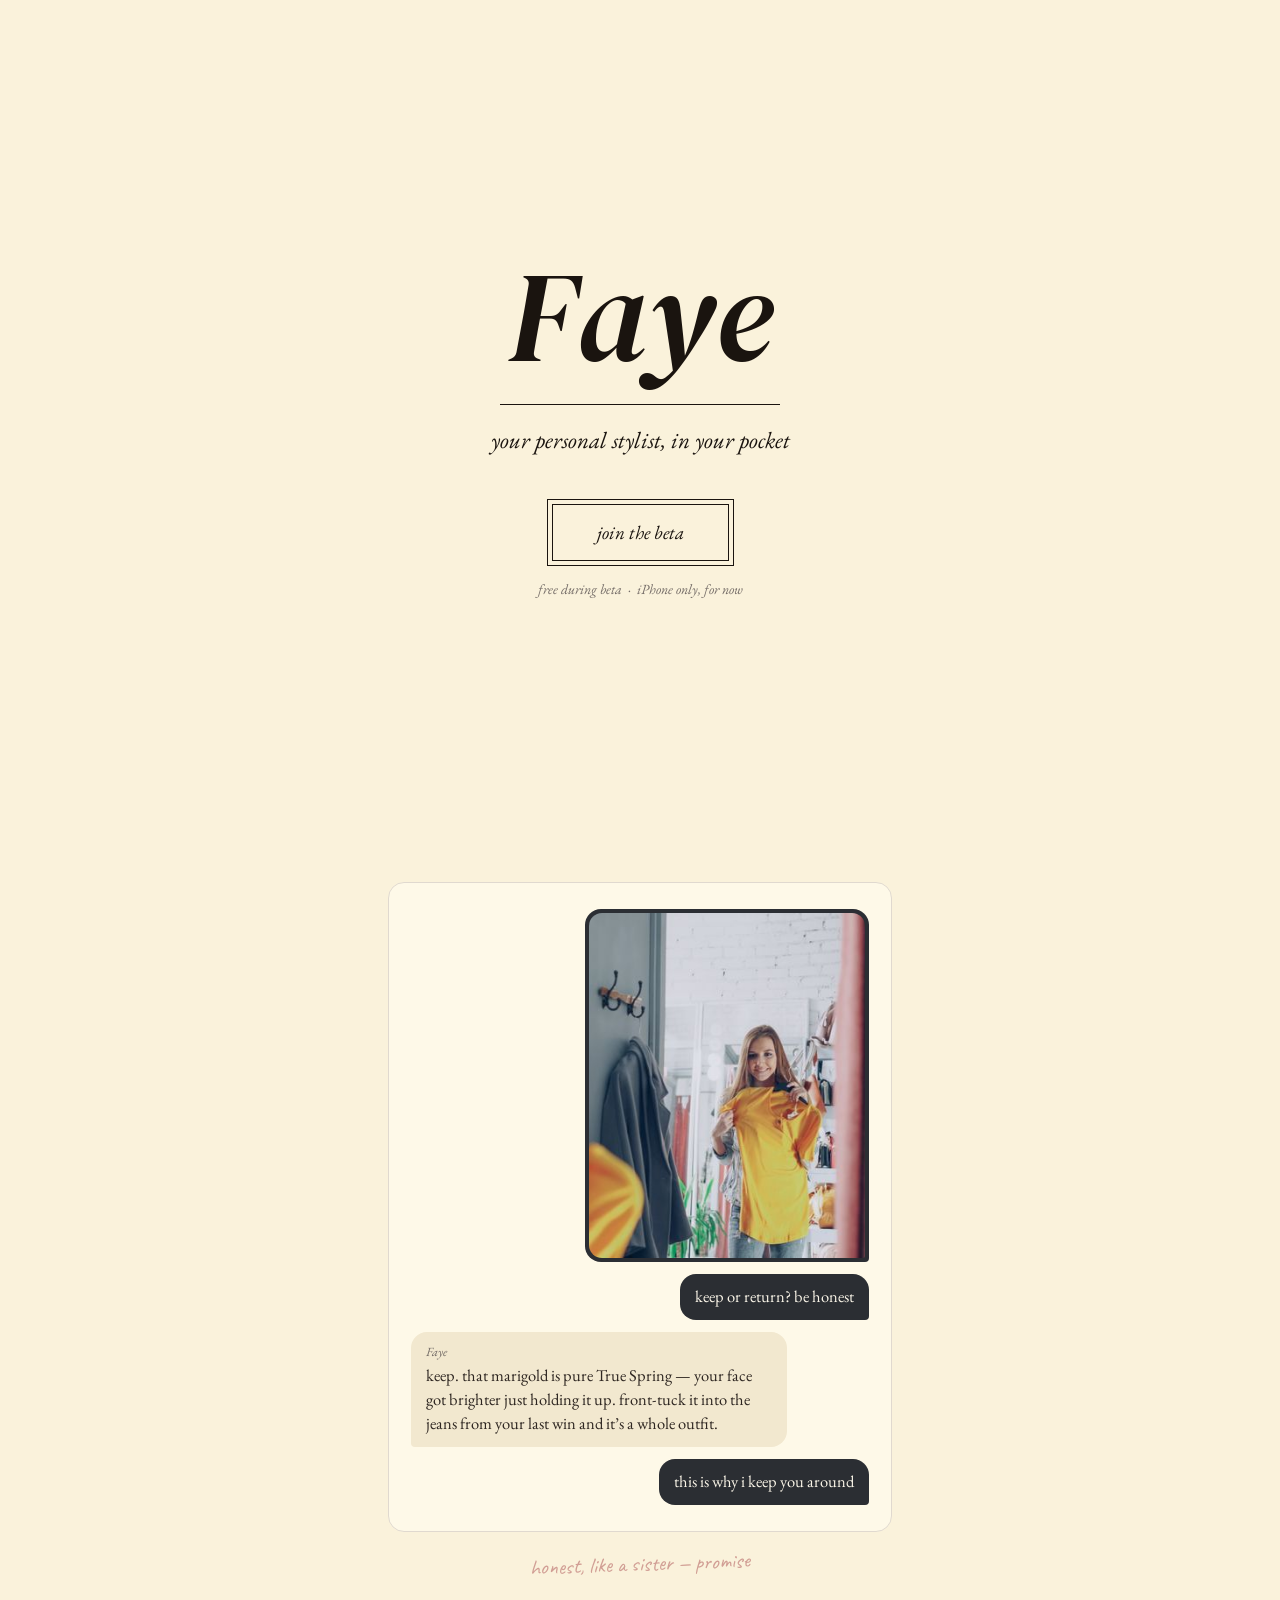
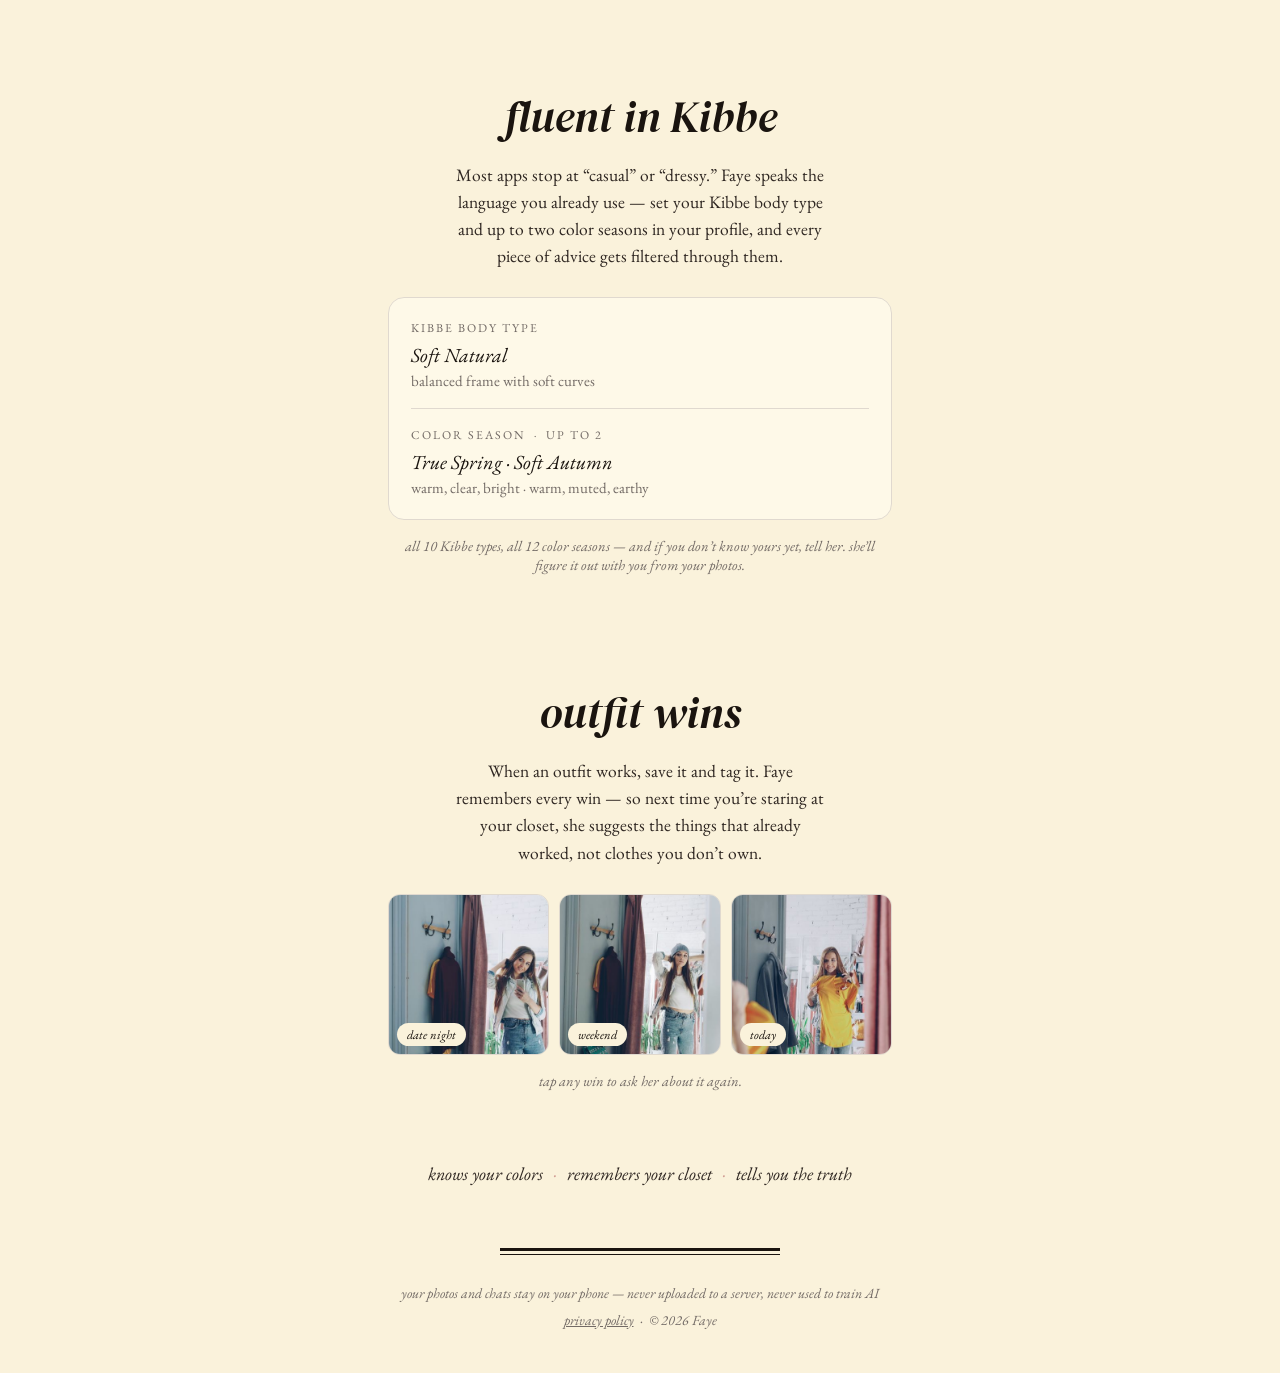
==== index.html @ 1c9d75a2 "Add privacy policy page, linked from the footer Required for external TestFlight. Written from how t" ====
<!DOCTYPE html>
<html lang="en">
<head>
<meta charset="UTF-8">
<meta name="viewport" content="width=device-width, initial-scale=1.0">
<title>Faye — your personal stylist, in your pocket</title>
<meta name="description" content="Send Faye an outfit photo and get honest, specific advice — like texting your stylish friend. Now in beta on iPhone.">

<!-- BETA LINK — swap for the TestFlight public link when it's live -->
<!-- e.g. https://testflight.apple.com/join/XXXXXXXX -->

<!-- Photos: Pexels (free license, no attribution required)
     marigold.jpg / win-beanie.jpg / win-denim.jpg — pexels.com photos 36730408, 36730419, 36730424 -->

<meta property="og:title" content="Faye — your personal stylist, in your pocket">
<meta property="og:description" content="Honest, specific outfit advice, like texting your stylish friend. Now in beta on iPhone.">
<meta property="og:image" content="https://hunterleeves.github.io/faye-site/icon.png">
<meta property="og:type" content="website">

<link rel="icon" type="image/png" href="icon.png">
<link rel="apple-touch-icon" href="icon.png">

<link rel="preconnect" href="https://fonts.googleapis.com">
<link rel="preconnect" href="https://fonts.gstatic.com" crossorigin>
<link href="https://fonts.googleapis.com/css2?family=DM+Serif+Display:ital@0;1&family=EB+Garamond:ital@0;1&family=Caveat&display=swap" rel="stylesheet">

<style>
  :root {
    --cream:    #FAF2DB;  /* Theme.background */
    --card:     #F2E8CF;  /* Theme.cardBackground */
    --sheet:    #FEF9E8;  /* Theme.chatSurface */
    --ink:      #1A140F;  /* Theme.accent */
    --bubble:   #2B2E33;  /* Theme.userBubble */
    --bubble-text: #FAF5E8; /* Theme.userBubbleText */
    --rose:     #D19E94;  /* Theme.accentWarm */
    --text:     #2E2621;  /* Theme.textPrimary */
    --muted:    #736B66;  /* Theme.textSecondary */
    --hairline: #E0D9CF;  /* Theme.divider */
  }

  * { margin: 0; padding: 0; box-sizing: border-box; }

  html { scroll-behavior: smooth; }

  body {
    background: var(--cream);
    color: var(--text);
    font-family: "EB Garamond", Georgia, serif;
    -webkit-font-smoothing: antialiased;
    min-height: 100svh;
    display: flex;
    flex-direction: column;
    align-items: center;
  }

  main {
    width: 100%;
    max-width: 560px;
    padding: 0 28px;
    display: flex;
    flex-direction: column;
    align-items: center;
    text-align: center;
  }

  /* ---------- logo reveal ---------- */

  .hero {
    min-height: 88svh;
    display: flex;
    flex-direction: column;
    align-items: center;
    justify-content: center;
    padding-top: 6svh;
  }

  .wordmark {
    font-family: "DM Serif Display", Georgia, serif;
    font-style: italic;
    font-weight: 400;
    font-size: clamp(72px, 18vw, 128px);
    line-height: 1.05;
    color: var(--ink);
    display: flex;
  }

  .wordmark span {
    display: inline-block;
    opacity: 0;
    transform: translateY(0.35em);
    animation: rise 0.9s cubic-bezier(0.19, 1, 0.22, 1) forwards;
  }
  .wordmark span:nth-child(1) { animation-delay: 0.15s; }
  .wordmark span:nth-child(2) { animation-delay: 0.27s; }
  .wordmark span:nth-child(3) { animation-delay: 0.39s; }
  .wordmark span:nth-child(4) { animation-delay: 0.51s; }

  @keyframes rise {
    to { opacity: 1; transform: translateY(0); }
  }

  .rule {
    width: min(280px, 60vw);
    height: 0.75px;
    background: var(--ink);
    margin: 22px 0 20px;
    transform: scaleX(0);
    animation: draw 0.8s cubic-bezier(0.19, 1, 0.22, 1) 0.85s forwards;
  }

  @keyframes draw {
    to { transform: scaleX(1); }
  }

  .tagline {
    font-style: italic;
    font-size: clamp(19px, 4.5vw, 23px);
    color: var(--ink);
    opacity: 0;
    animation: fade 0.9s ease 1.25s forwards;
  }

  @keyframes fade {
    to { opacity: 1; }
  }

  .after-reveal {
    opacity: 0;
    animation: rise 0.9s cubic-bezier(0.19, 1, 0.22, 1) 1.7s forwards;
  }

  @media (prefers-reduced-motion: reduce) {
    .wordmark span, .rule, .tagline, .after-reveal {
      animation: none;
      opacity: 1;
      transform: none;
    }
  }

  /* ---------- beta button (double-bordered, like the app) ---------- */

  .beta {
    display: inline-block;
    margin-top: 44px;
    border: 0.75px solid var(--ink);
    padding: 4px;
    text-decoration: none;
  }

  .beta span {
    display: block;
    border: 1.5px solid var(--ink);
    padding: 15px 44px;
    font-style: italic;
    font-size: 19px;
    color: var(--ink);
    transition: background 0.25s ease, color 0.25s ease;
  }

  .beta:hover span {
    background: var(--ink);
    color: var(--cream);
  }

  .beta-note {
    margin-top: 14px;
    font-style: italic;
    font-size: 14px;
    color: var(--muted);
  }

  /* ---------- chat vignette ---------- */

  .chat {
    width: 100%;
    background: var(--sheet);
    border: 0.75px solid var(--hairline);
    border-radius: 16px;
    padding: 26px 22px;
    margin: 10svh 0 0;
    display: flex;
    flex-direction: column;
    gap: 12px;
    text-align: left;
  }

  .msg {
    max-width: 82%;
    padding: 11px 15px;
    font-size: 16.5px;
    line-height: 1.45;
    border-radius: 16px;
  }

  .msg.you {
    align-self: flex-end;
    background: var(--bubble);
    color: var(--bubble-text);
    border-bottom-right-radius: 4px;
  }

  .msg.faye {
    align-self: flex-start;
    background: var(--card);
    color: var(--text);
    border-bottom-left-radius: 4px;
  }

  .msg .who {
    display: block;
    font-style: italic;
    font-size: 12.5px;
    color: var(--muted);
    margin-bottom: 3px;
  }

  .msg.photo {
    padding: 4px;
    background: var(--bubble);
    max-width: 62%;
  }

  .msg.photo img {
    display: block;
    width: 100%;
    aspect-ratio: 4 / 5;
    object-fit: cover;
    object-position: 62% 35%;
    border-radius: 13px;
    border-bottom-right-radius: 2px;
  }

  .script {
    font-family: "Caveat", cursive;
    font-size: 22px;
    color: var(--rose);
    margin-top: 18px;
    transform: rotate(-2deg);
  }

  /* ---------- sections: kibbe + outfit wins ---------- */

  .section {
    margin-top: 12svh;
    width: 100%;
  }

  .section h2 {
    font-family: "DM Serif Display", Georgia, serif;
    font-style: italic;
    font-weight: 400;
    font-size: clamp(34px, 8vw, 44px);
    color: var(--ink);
  }

  .section .lede {
    margin: 14px auto 0;
    max-width: 46ch;
    font-size: 17.5px;
    line-height: 1.55;
    color: var(--text);
  }

  .profile-card {
    margin-top: 28px;
    background: var(--sheet);
    border: 0.75px solid var(--hairline);
    border-radius: 16px;
    padding: 4px 22px;
    text-align: left;
  }

  .profile-row {
    padding: 18px 0;
  }

  .profile-row + .profile-row {
    border-top: 0.5px solid var(--hairline);
  }

  .profile-row .label {
    display: block;
    font-size: 12px;
    letter-spacing: 2px;
    text-transform: uppercase;
    color: var(--muted);
    margin-bottom: 6px;
  }

  .profile-row .value {
    font-style: italic;
    font-size: 20px;
    color: var(--ink);
  }

  .profile-row .desc {
    display: block;
    margin-top: 3px;
    font-size: 15px;
    color: var(--muted);
  }

  .section .caption {
    margin-top: 16px;
    font-style: italic;
    font-size: 14.5px;
    color: var(--muted);
  }

  .wins-grid {
    margin-top: 28px;
    display: grid;
    grid-template-columns: repeat(3, 1fr);
    gap: 10px;
  }

  .win {
    position: relative;
    border-radius: 12px;
    overflow: hidden;
    border: 0.75px solid var(--hairline);
  }

  .win img {
    display: block;
    width: 100%;
    aspect-ratio: 1;
    object-fit: cover;
  }

  .win .tag {
    position: absolute;
    left: 8px;
    bottom: 8px;
    background: var(--cream);
    color: var(--ink);
    font-style: italic;
    font-size: 12.5px;
    padding: 3px 10px;
    border-radius: 999px;
  }

  /* ---------- features line ---------- */

  .features {
    margin-top: 8svh;
    font-style: italic;
    font-size: clamp(16px, 4vw, 18px);
    color: var(--text);
  }

  .features .item { white-space: nowrap; }
  .features .dot { color: var(--rose); margin: 0 10px; }

  @media (max-width: 480px) {
    .features .item { display: block; line-height: 2.1; }
    .features .dot { display: none; }
  }

  /* ---------- editorial double rule + footer ---------- */

  .double-rule {
    width: min(280px, 60vw);
    margin: 7svh auto 0;
  }
  .double-rule .thick { height: 2.5px; background: var(--ink); }
  .double-rule .thin  { height: 0.5px; background: var(--ink); margin-top: 3px; }

  footer {
    padding: 26px 28px 40px;
    text-align: center;
    font-style: italic;
    font-size: 14px;
    color: var(--muted);
    line-height: 1.9;
  }
</style>
</head>
<body>

<main>
  <section class="hero">
    <h1 class="wordmark" aria-label="Faye">
      <span>F</span><span>a</span><span>y</span><span>e</span>
    </h1>
    <div class="rule"></div>
    <p class="tagline">your personal stylist, in your pocket</p>

    <div class="after-reveal">
      <a class="beta" href="mailto:hunterleevescodes@gmail.com?subject=Faye%20beta%20access&body=Hi%20—%20I%27d%20love%20to%20try%20Faye.">
        <span>join the beta</span>
      </a>
      <p class="beta-note">free during beta&ensp;·&ensp;iPhone only, for now</p>
    </div>
  </section>

  <section class="after-reveal" style="width:100%">
    <div class="chat" aria-label="Example conversation with Faye">
      <p class="msg you photo"><img src="marigold.jpg" alt="A woman in a fitting room holding a marigold top up to the mirror" loading="lazy"></p>
      <p class="msg you">keep or return? be honest</p>
      <p class="msg faye"><span class="who">Faye</span>keep. that marigold is pure True Spring — your face got brighter just holding it up. front-tuck it into the jeans from your last win and it&rsquo;s a whole outfit.</p>
      <p class="msg you">this is why i keep you around</p>
    </div>
    <p class="script">honest, like a sister &mdash; promise</p>

    <section class="section">
      <h2>fluent in Kibbe</h2>
      <p class="lede">Most apps stop at &ldquo;casual&rdquo; or &ldquo;dressy.&rdquo; Faye speaks the language you already use — set your Kibbe body type and up to two color seasons in your profile, and every piece of advice gets filtered through them.</p>
      <div class="profile-card">
        <div class="profile-row">
          <span class="label">Kibbe body type</span>
          <span class="value">Soft Natural</span>
          <span class="desc">balanced frame with soft curves</span>
        </div>
        <div class="profile-row">
          <span class="label">Color season&ensp;&middot;&ensp;up to 2</span>
          <span class="value">True Spring &middot; Soft Autumn</span>
          <span class="desc">warm, clear, bright &middot; warm, muted, earthy</span>
        </div>
      </div>
      <p class="caption">all 10 Kibbe types, all 12 color seasons — and if you don&rsquo;t know yours yet, tell her. she&rsquo;ll figure it out with you from your photos.</p>
    </section>

    <section class="section">
      <h2>outfit wins</h2>
      <p class="lede">When an outfit works, save it and tag it. Faye remembers every win — so next time you&rsquo;re staring at your closet, she suggests the things that already worked, not clothes you don&rsquo;t own.</p>
      <div class="wins-grid">
        <figure class="win"><img src="win-denim.jpg" alt="Saved outfit: denim jacket mirror selfie" loading="lazy" style="object-position: 84% 40%"><figcaption class="tag">date night</figcaption></figure>
        <figure class="win"><img src="win-beanie.jpg" alt="Saved outfit: beanie and jeans look" loading="lazy" style="object-position: 74% 38%"><figcaption class="tag">weekend</figcaption></figure>
        <figure class="win"><img src="marigold.jpg" alt="Saved outfit: the marigold top" loading="lazy" style="object-position: 63% 32%"><figcaption class="tag">today</figcaption></figure>
      </div>
      <p class="caption">tap any win to ask her about it again.</p>
    </section>

    <p class="features">
      <span class="item">knows your colors</span><span class="dot">·</span><span class="item">remembers your closet</span><span class="dot">·</span><span class="item">tells you the truth</span>
    </p>

    <div class="double-rule">
      <div class="thick"></div>
      <div class="thin"></div>
    </div>
  </section>
</main>

<footer class="after-reveal">
  your photos and chats stay on your phone — never uploaded to a server, never used to train AI<br>
  <a href="privacy.html" style="color: inherit;">privacy policy</a>&ensp;·&ensp;&copy; 2026 Faye
</footer>

</body>
</html>
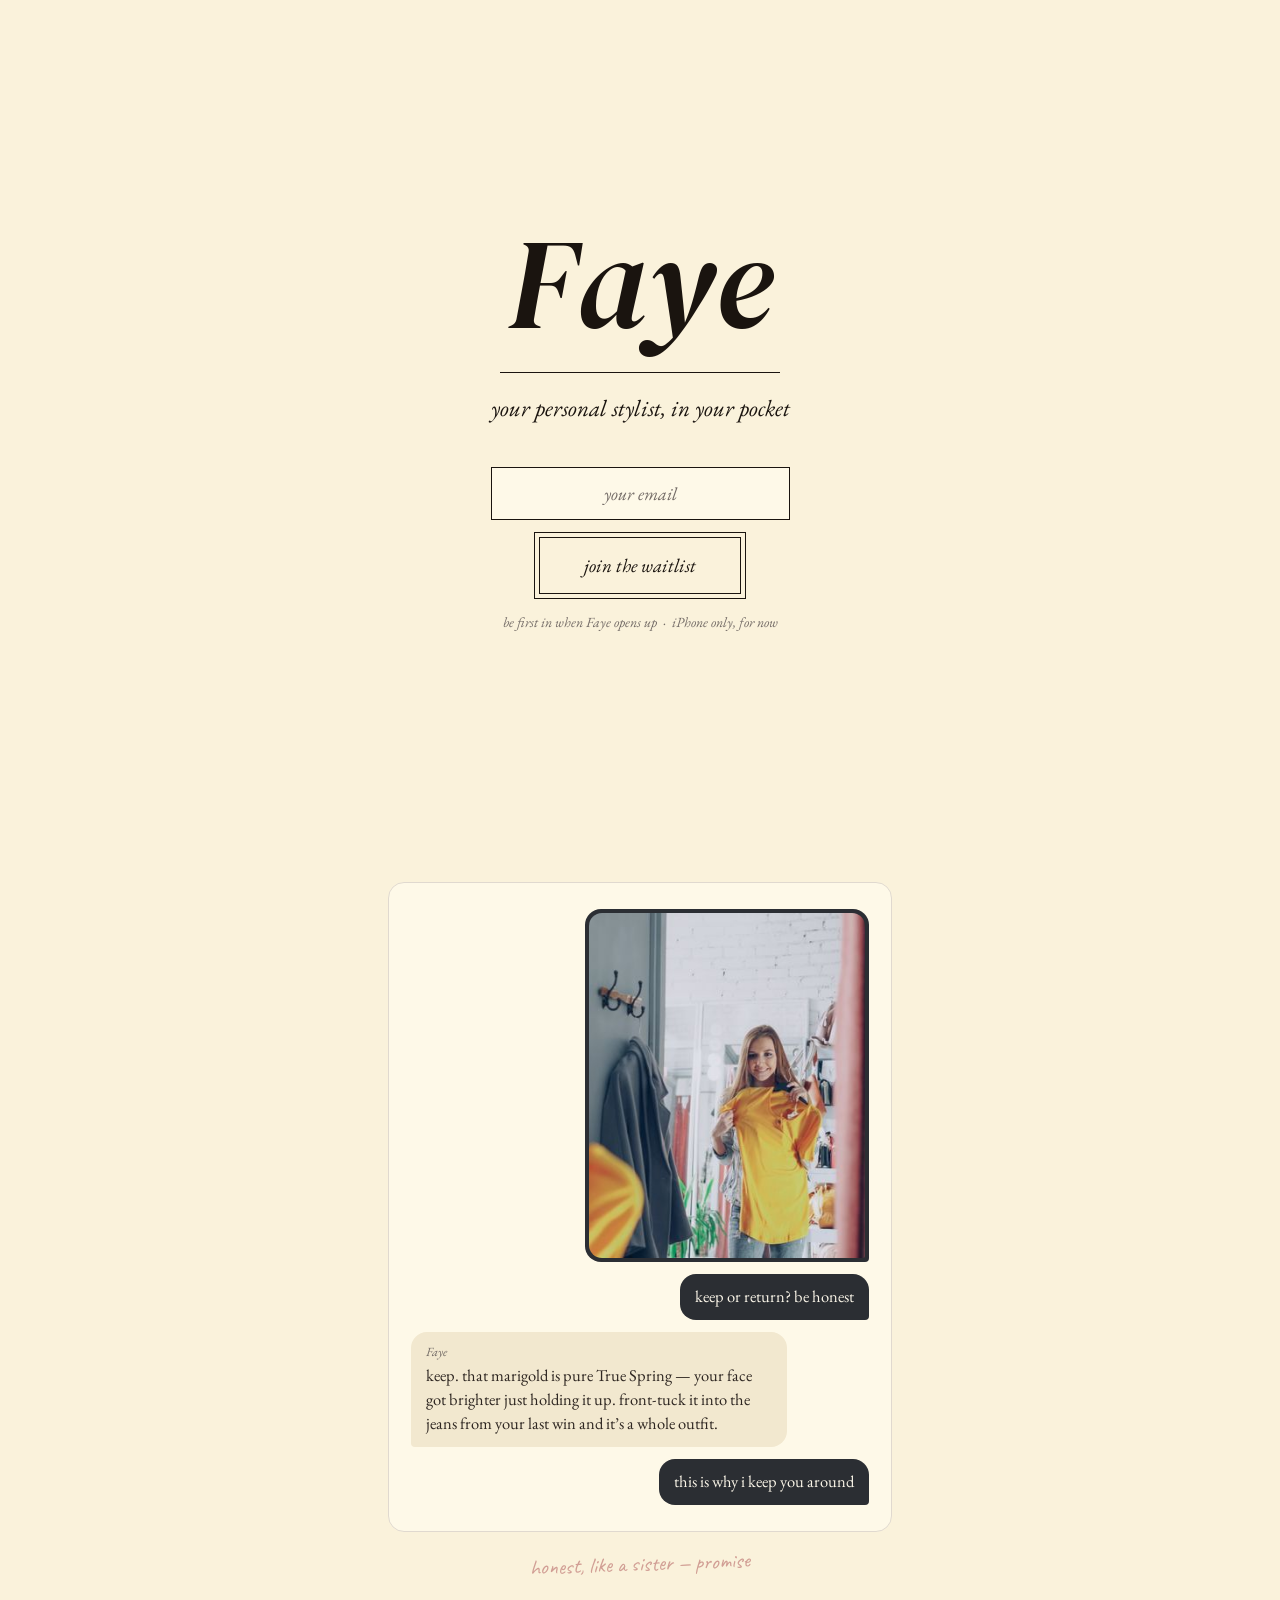
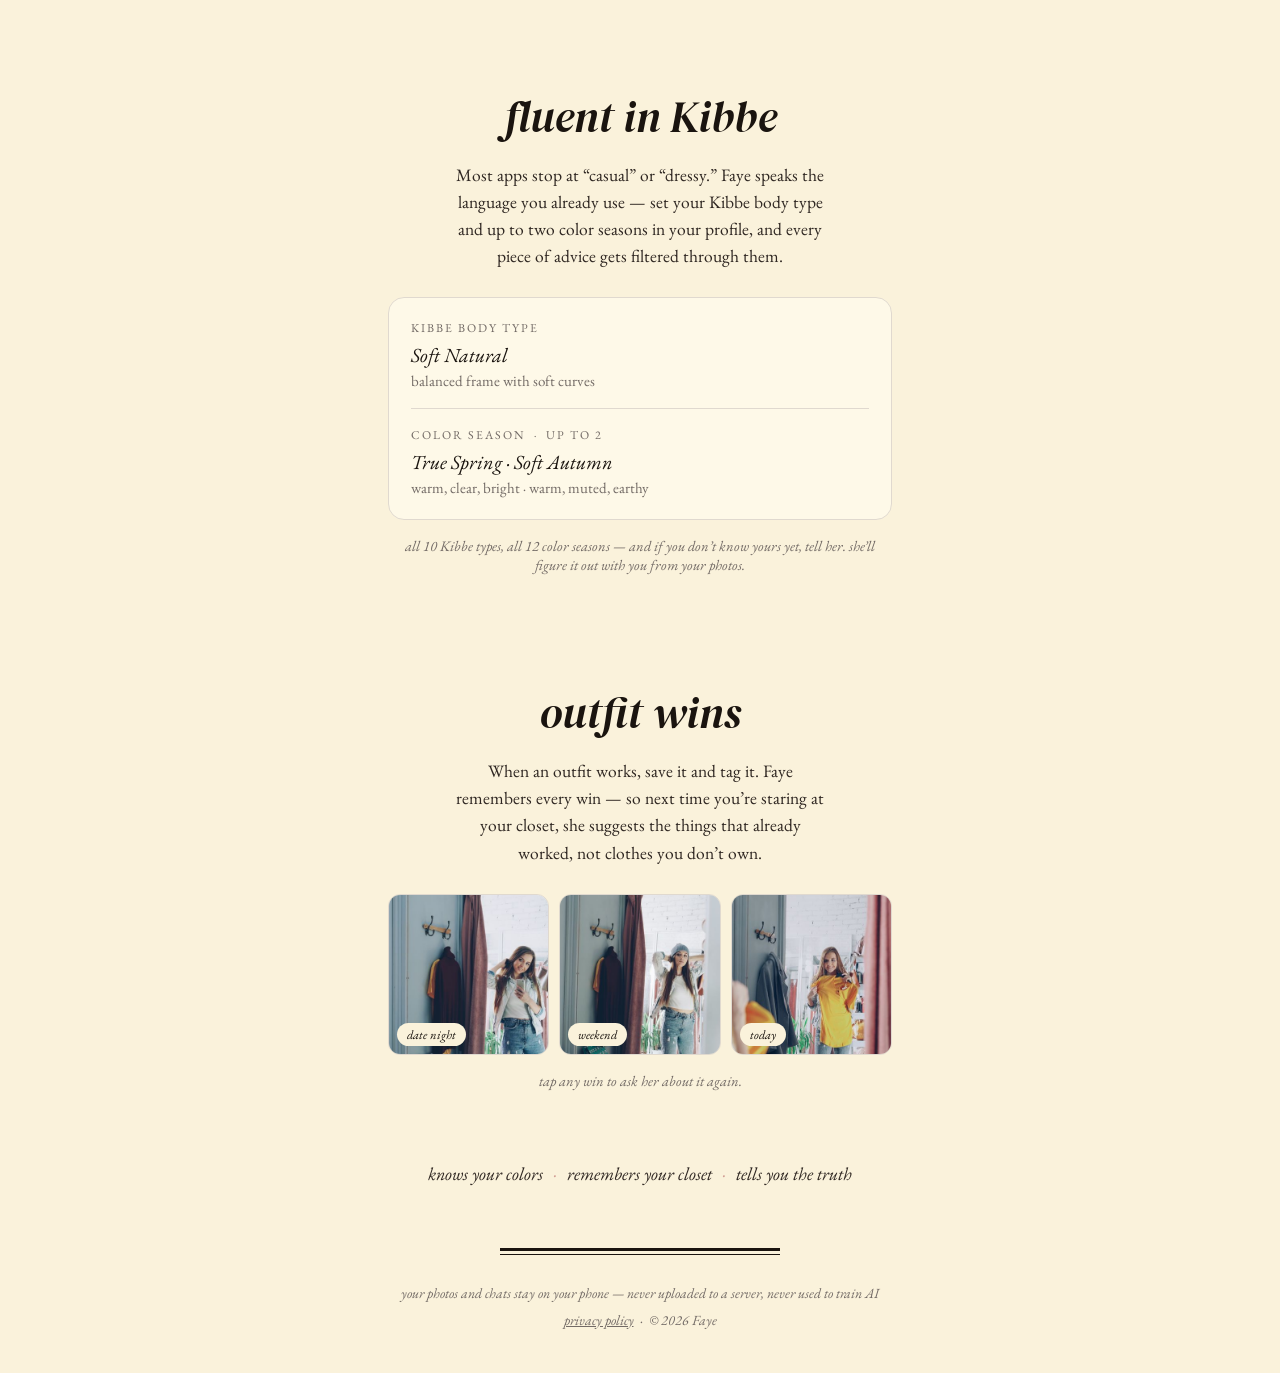
==== commit aef518b0: "Replace the beta mailto with an email waitlist form Posts to the Supabase waitlist table with the an" ====
--- a/index.html
+++ b/index.html
@@ -16,6 +16,16 @@
 <meta property="og:description" content="Honest, specific outfit advice, like texting your stylish friend. Now in beta on iPhone.">
 <meta property="og:image" content="https://hunterleeves.github.io/faye-site/icon.png">
 <meta property="og:type" content="website">
+
+<!-- TikTok Pixel — paste your Pixel ID from Ads Manager > Assets > Events in place of TIKTOK_PIXEL_ID.
+     Leave as-is and nothing loads (the script bails on the placeholder). -->
+<script>
+  window.TIKTOK_PIXEL_ID = 'TIKTOK_PIXEL_ID';
+  if (window.TIKTOK_PIXEL_ID !== 'TIKTOK_PIXEL_ID') {
+    !function (w, d, t) { w.TiktokAnalyticsObject=t;var ttq=w[t]=w[t]||[];ttq.methods=["page","track","identify","instances","debug","on","off","once","ready","alias","group","enableCookie","disableCookie","holdConsent","revokeConsent","grantConsent"],ttq.setAndDefer=function(t,e){t[e]=function(){t.push([e].concat(Array.prototype.slice.call(arguments,0)))}};for(var i=0;i<ttq.methods.length;i++)ttq.setAndDefer(ttq,ttq.methods[i]);ttq.instance=function(t){for(var e=ttq._i[t]||[],n=0;n<ttq.methods.length;n++)ttq.setAndDefer(e,ttq.methods[n]);return e},ttq.load=function(e,n){var r="https://analytics.tiktok.com/i18n/pixel/events.js",o=n&&n.partner;ttq._i=ttq._i||{},ttq._i[e]=[],ttq._i[e]._u=r,ttq._t=ttq._t||{},ttq._t[e]=+new Date,ttq._o=ttq._o||{},ttq._o[e]=n||{};n=document.createElement("script");n.type="text/javascript",n.async=!0,n.src=r+"?sdkid="+e+"&lib="+t;e=document.getElementsByTagName("script")[0];e.parentNode.insertBefore(n,e)};
+      ttq.load(w.TIKTOK_PIXEL_ID); ttq.page(); }(window, document, 'ttq');
+  }
+</script>
 
 <link rel="icon" type="image/png" href="icon.png">
 <link rel="apple-touch-icon" href="icon.png">
@@ -169,6 +179,52 @@
     color: var(--muted);
   }
 
+  /* ---------- waitlist form ---------- */
+
+  .waitlist {
+    display: flex;
+    flex-direction: column;
+    align-items: center;
+    gap: 12px;
+    width: 100%;
+  }
+
+  .waitlist .email {
+    width: min(340px, 100%);
+    margin-top: 44px;
+    padding: 14px 16px;
+    font-family: inherit;
+    font-style: italic;
+    font-size: 18px;
+    color: var(--ink);
+    text-align: center;
+    background: var(--sheet);
+    border: 0.75px solid var(--ink);
+    border-radius: 0;
+    outline: none;
+  }
+  .waitlist .email::placeholder { color: var(--muted); }
+  .waitlist .email:focus { box-shadow: 0 0 0 1.5px var(--ink); }
+
+  .waitlist .beta {
+    margin-top: 0;
+    background: none;
+    font: inherit;
+    color: inherit;
+    cursor: pointer;
+  }
+  .waitlist .beta:disabled { opacity: 0.55; cursor: default; }
+
+  .waitlist .beta-note { margin-top: 2px; }
+  .waitlist.done .email, .waitlist.done .beta { display: none; }
+  .waitlist.done .beta-note {
+    margin-top: 44px;
+    font-size: 19px;
+    color: var(--ink);
+  }
+
+  .hp { position: absolute; left: -9999px; width: 1px; height: 1px; opacity: 0; }
+
   /* ---------- chat vignette ---------- */
 
   .chat {
@@ -386,12 +442,13 @@
     <div class="rule"></div>
     <p class="tagline">your personal stylist, in your pocket</p>
 
-    <div class="after-reveal">
-      <a class="beta" href="mailto:hunterleevescodes@gmail.com?subject=Faye%20beta%20access&body=Hi%20—%20I%27d%20love%20to%20try%20Faye.">
-        <span>join the beta</span>
-      </a>
-      <p class="beta-note">free during beta&ensp;·&ensp;iPhone only, for now</p>
-    </div>
+    <form class="after-reveal waitlist" id="waitlist" novalidate>
+      <input class="email" type="email" name="email" placeholder="your email" autocomplete="email" required aria-label="Email address">
+      <!-- honeypot: real people never see or fill this -->
+      <input class="hp" type="text" name="website" tabindex="-1" autocomplete="off" aria-hidden="true">
+      <button class="beta" type="submit"><span>join the waitlist</span></button>
+      <p class="beta-note" id="waitlistNote">be first in when Faye opens up&ensp;·&ensp;iPhone only, for now</p>
+    </form>
   </section>
 
   <section class="after-reveal" style="width:100%">
@@ -448,5 +505,58 @@
   <a href="privacy.html" style="color: inherit;">privacy policy</a>&ensp;·&ensp;&copy; 2026 Faye
 </footer>
 
+<script>
+  // Waitlist: insert straight into Supabase through the REST API. The anon key
+  // is public by design; the table's RLS is insert-only, so this can add an
+  // email but never read the list.
+  (function () {
+    const SUPABASE_URL = 'https://zyfjainfxkdqsammjmke.supabase.co';
+    const ANON = 'eyJhbGciOiJIUzI1NiIsInR5cCI6IkpXVCJ9.eyJpc3MiOiJzdXBhYmFzZSIsInJlZiI6Inp5ZmphaW5meGtkcXNhbW1qbWtlIiwicm9sZSI6ImFub24iLCJpYXQiOjE3NzYwOTUyMDEsImV4cCI6MjA5MTY3MTIwMX0.QrhXEJxqcgTqXy2CzMk2caFgTbvT6MftRCmBW83D3XE';
+    const form = document.getElementById('waitlist');
+    const note = document.getElementById('waitlistNote');
+    const button = form.querySelector('button');
+
+    function done(msg) {
+      form.classList.add('done');
+      note.textContent = msg;
+      if (window.ttq) ttq.track('SubmitForm');
+    }
+
+    form.addEventListener('submit', async (e) => {
+      e.preventDefault();
+      const email = form.email.value.trim().toLowerCase();
+      if (!/^[^@\s]+@[^@\s]+\.[^@\s]+$/.test(email)) {
+        note.textContent = 'that email doesn\u2019t look right \u2014 try again?';
+        return;
+      }
+      if (form.website.value) { done('you\u2019re on the list \u2014 talk soon'); return; } // bot
+
+      button.disabled = true;
+      note.textContent = 'one sec\u2026';
+      const source = new URLSearchParams(location.search).get('src') || 'site';
+      try {
+        const r = await fetch(SUPABASE_URL + '/rest/v1/waitlist', {
+          method: 'POST',
+          headers: {
+            'apikey': ANON,
+            'Authorization': 'Bearer ' + ANON,
+            'Content-Type': 'application/json',
+            'Prefer': 'return=minimal'
+          },
+          body: JSON.stringify({ email, source })
+        });
+        if (r.ok || r.status === 409) {           // 409 = already on it
+          done('you\u2019re on the list \u2014 talk soon');
+        } else {
+          throw new Error(r.status);
+        }
+      } catch (err) {
+        button.disabled = false;
+        note.textContent = 'hmm, that didn\u2019t go through \u2014 try once more?';
+      }
+    });
+  })();
+</script>
+
 </body>
 </html>
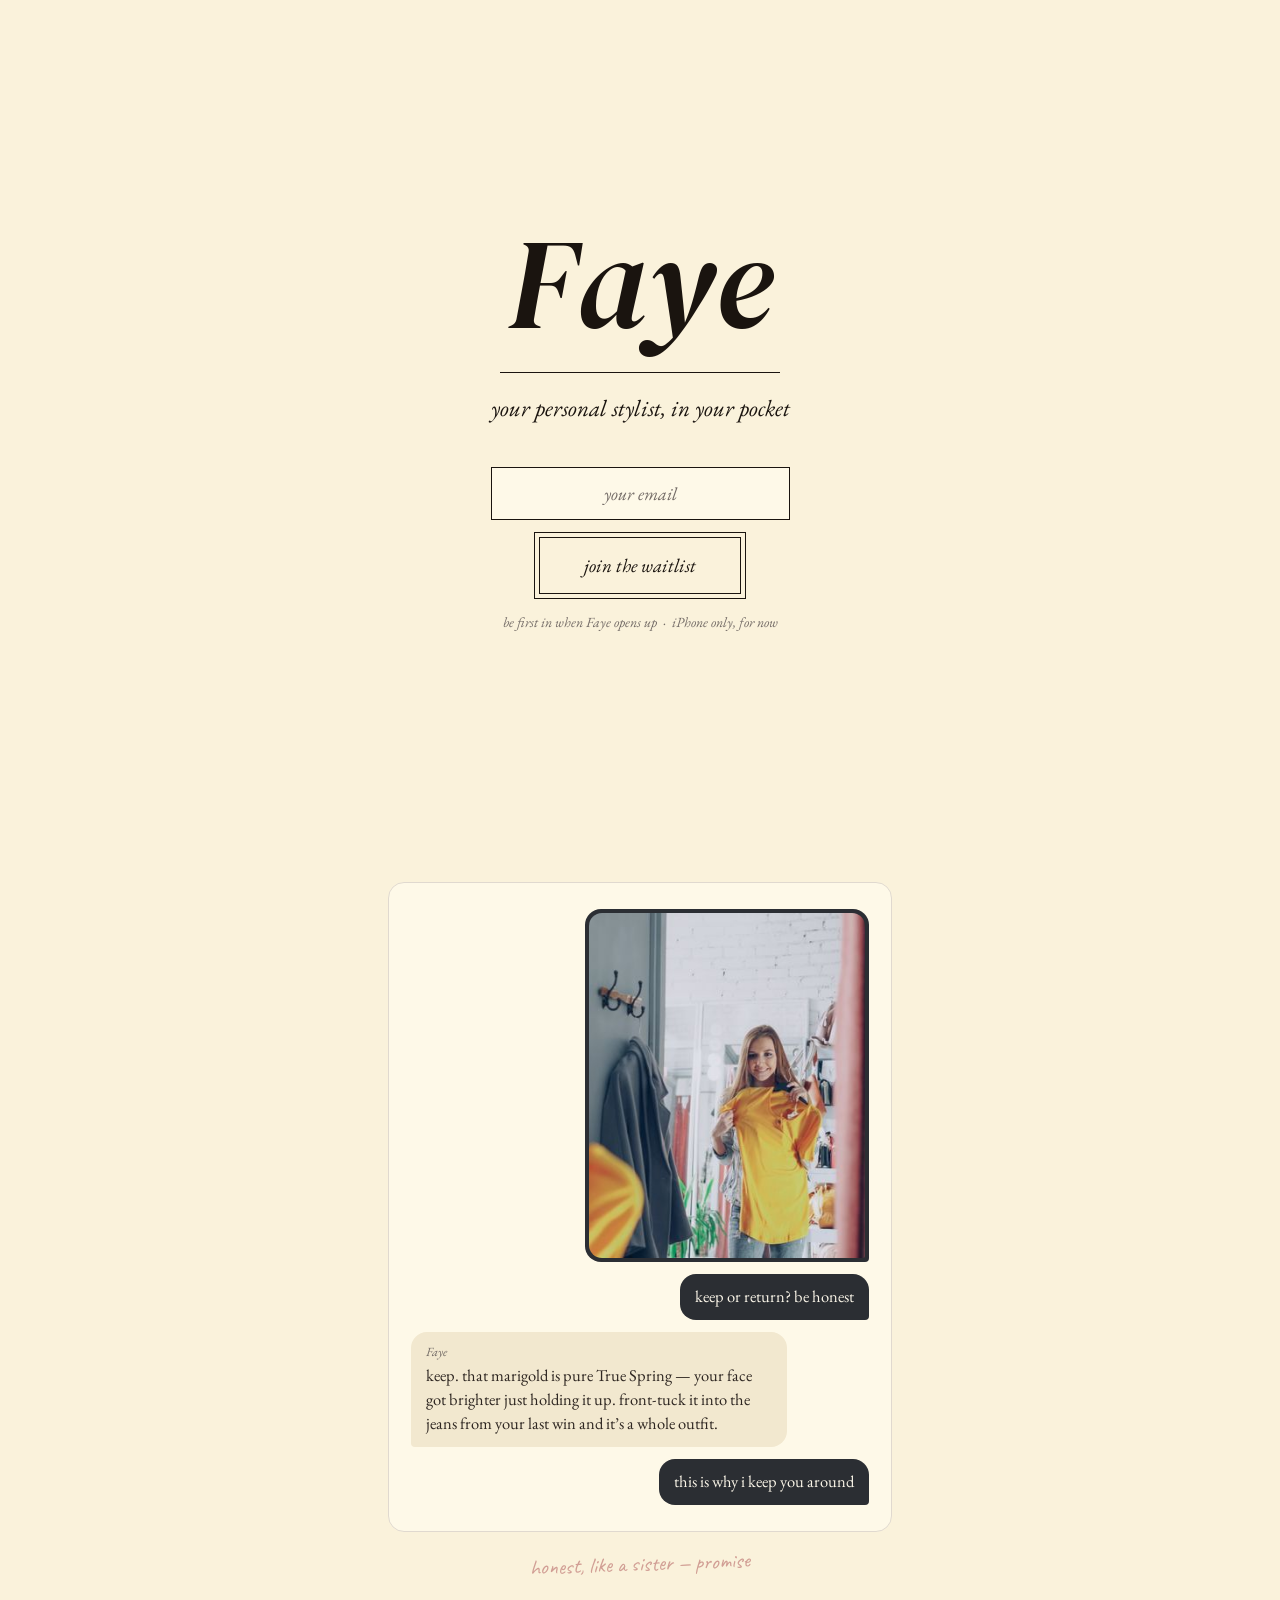
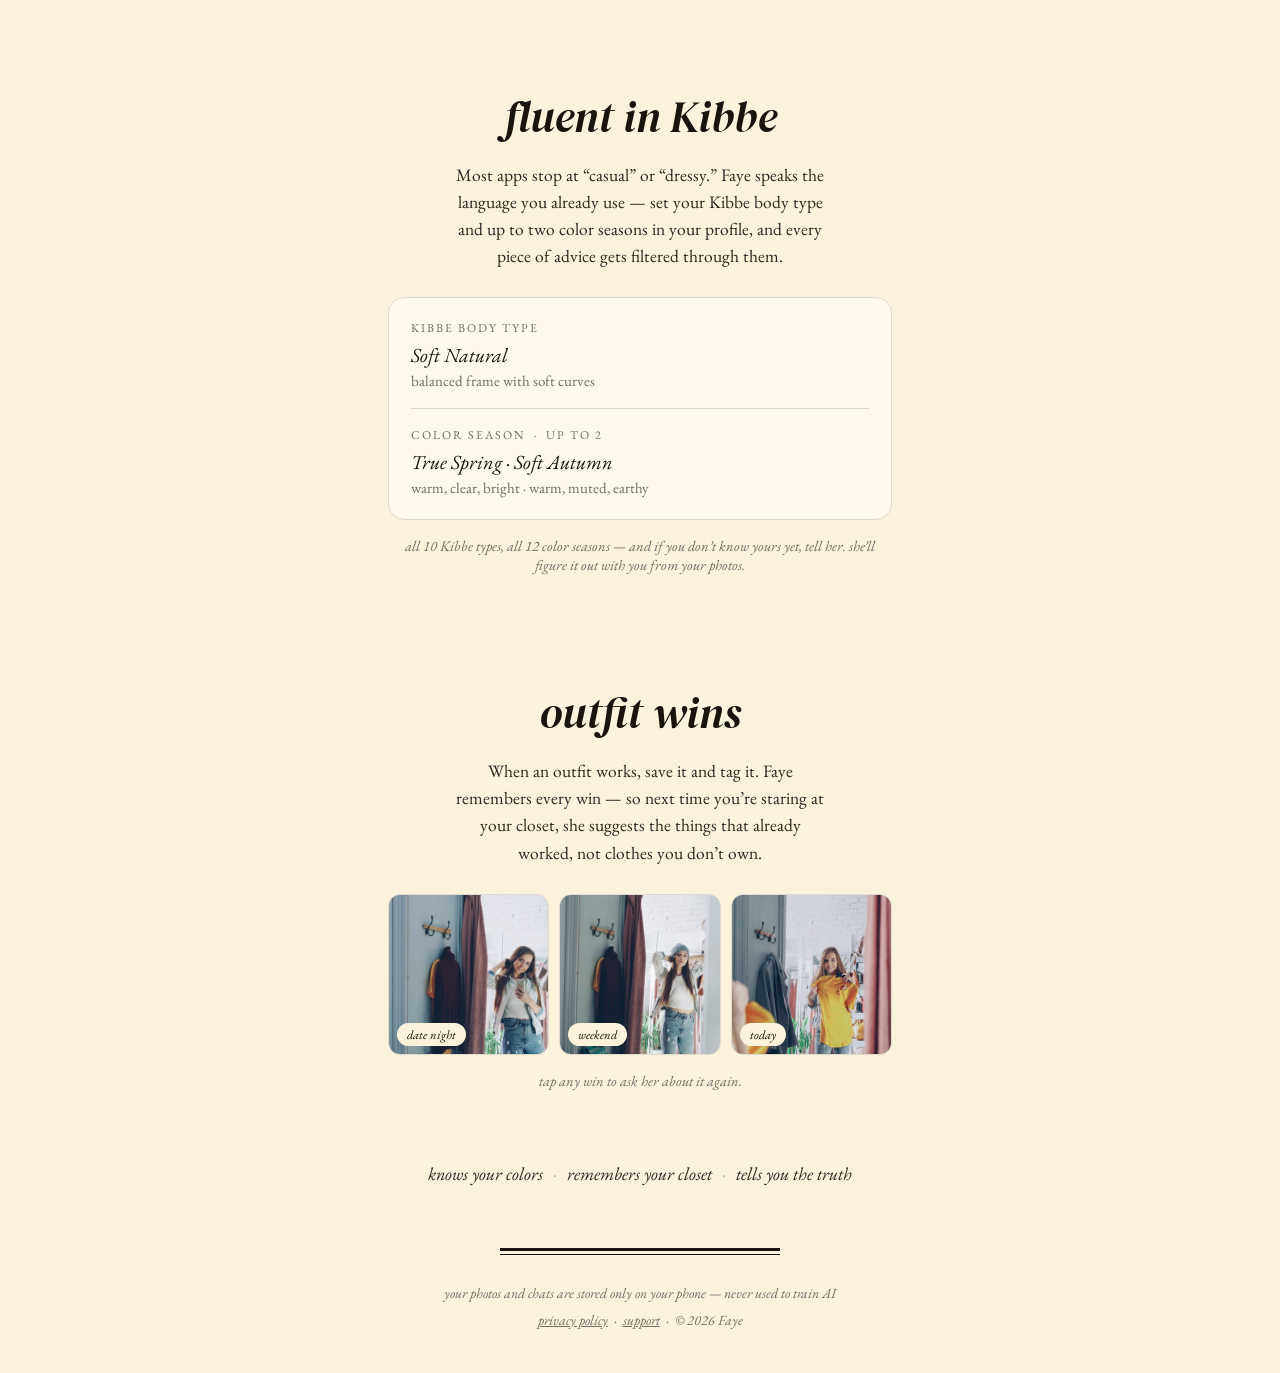
==== commit 02157074: "Update privacy policy for the App Store build, add a support page The policy now covers the in-app c" ====
--- a/index.html
+++ b/index.html
@@ -501,8 +501,8 @@
 </main>
 
 <footer class="after-reveal">
-  your photos and chats stay on your phone — never uploaded to a server, never used to train AI<br>
-  <a href="privacy.html" style="color: inherit;">privacy policy</a>&ensp;·&ensp;&copy; 2026 Faye
+  your photos and chats are stored only on your phone — never used to train AI<br>
+  <a href="privacy.html" style="color: inherit;">privacy policy</a>&ensp;·&ensp;<a href="support.html" style="color: inherit;">support</a>&ensp;·&ensp;&copy; 2026 Faye
 </footer>
 
 <script>
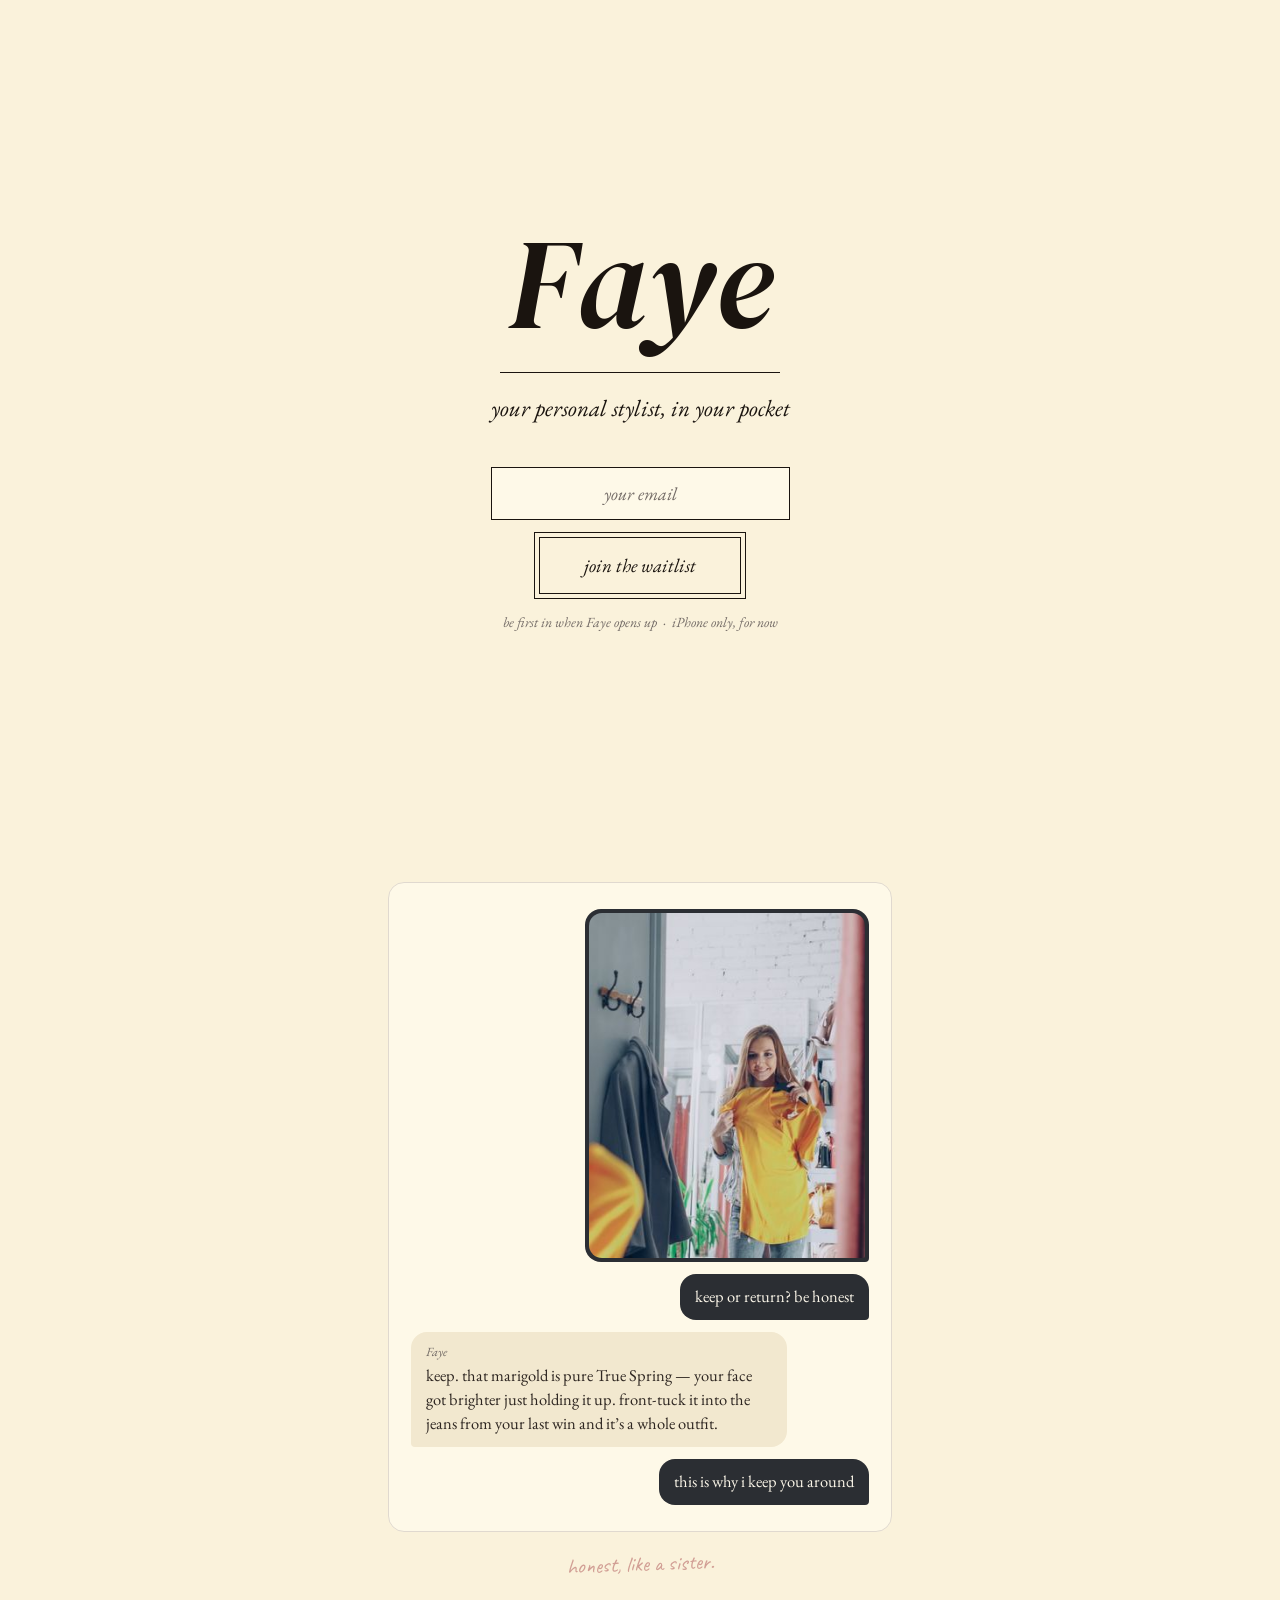
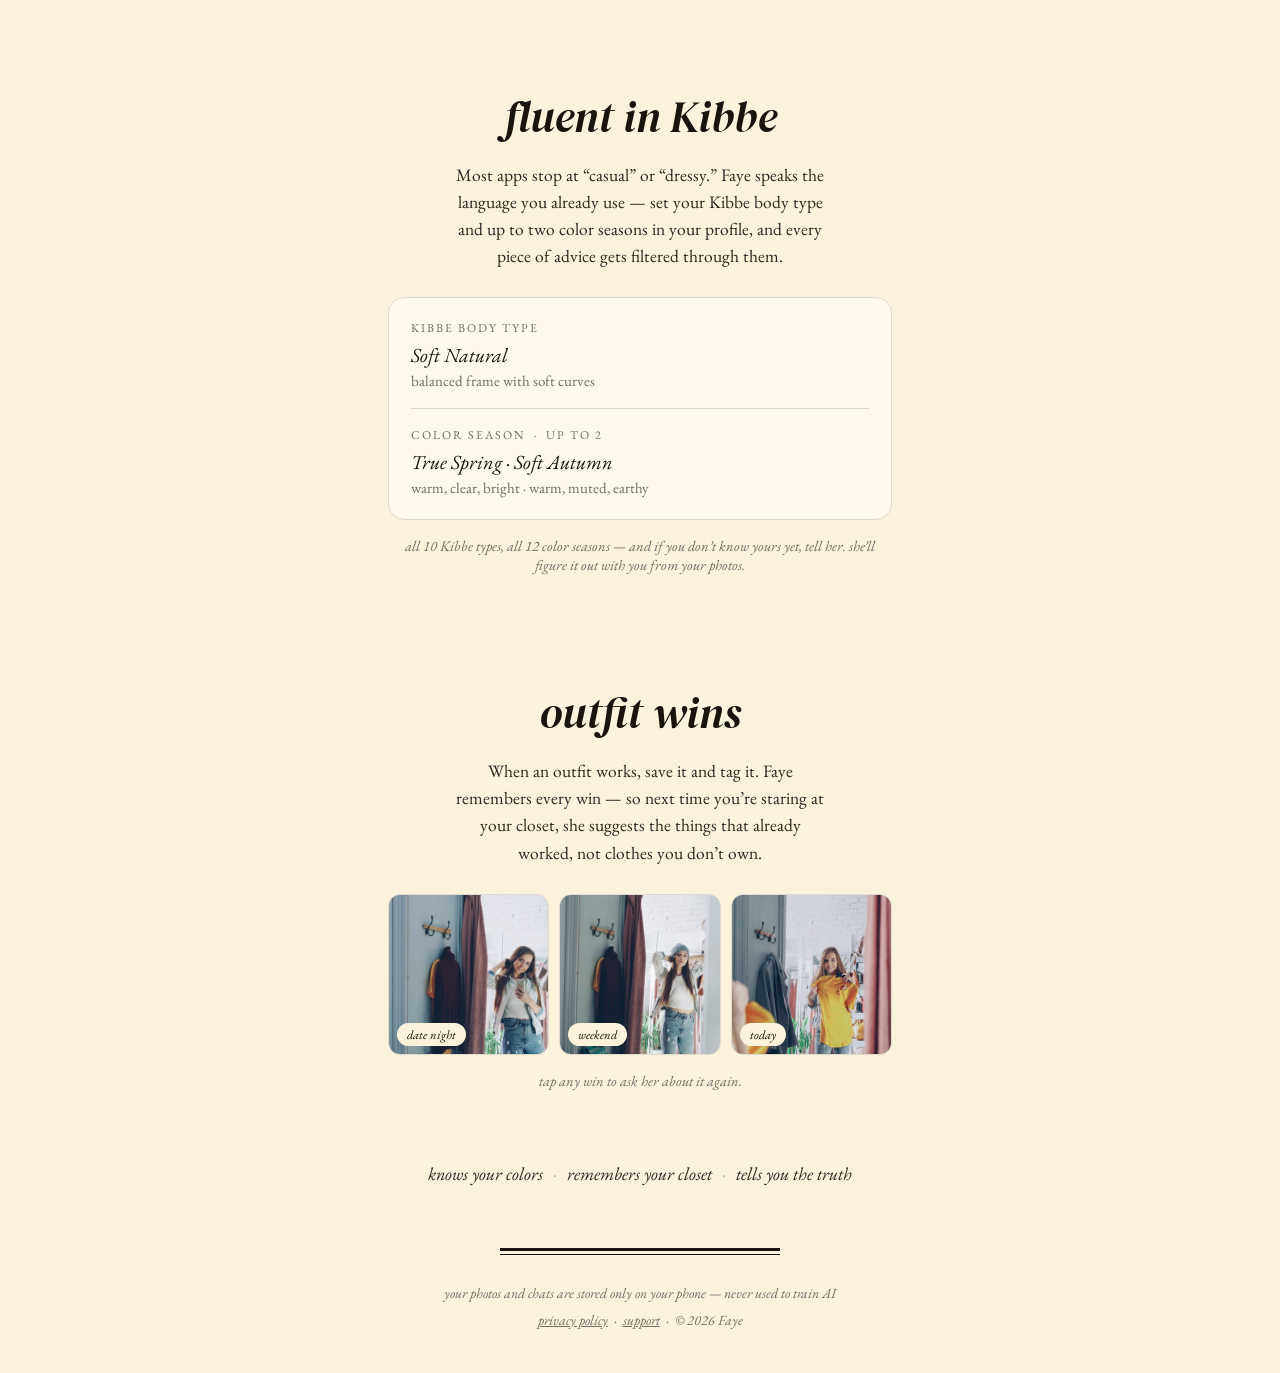
==== commit 5f915da2: "Tagline: drop the "promise" Co-Authored-By: Claude Opus 5.5 <noreply@anthropic.com>" ====
--- a/index.html
+++ b/index.html
@@ -458,7 +458,7 @@
       <p class="msg faye"><span class="who">Faye</span>keep. that marigold is pure True Spring — your face got brighter just holding it up. front-tuck it into the jeans from your last win and it&rsquo;s a whole outfit.</p>
       <p class="msg you">this is why i keep you around</p>
     </div>
-    <p class="script">honest, like a sister &mdash; promise</p>
+    <p class="script">honest, like a sister.</p>
 
     <section class="section">
       <h2>fluent in Kibbe</h2>
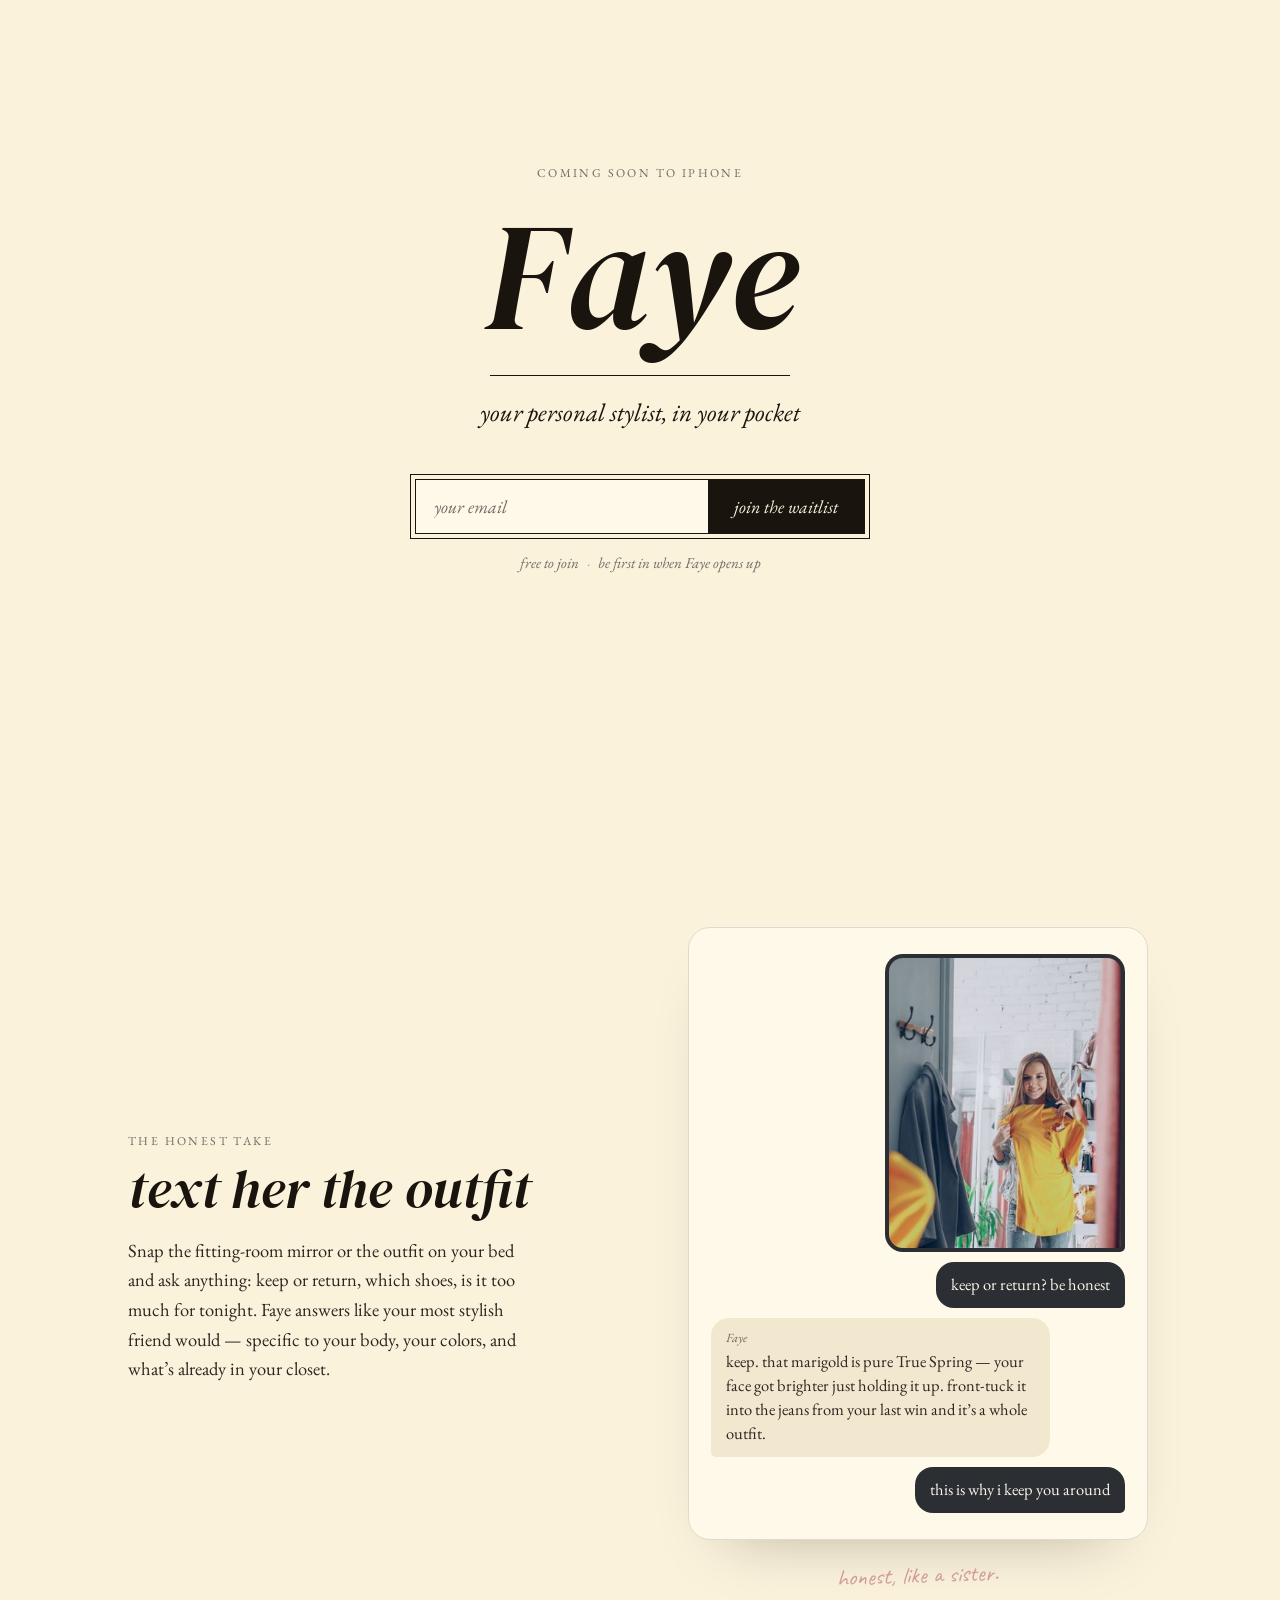
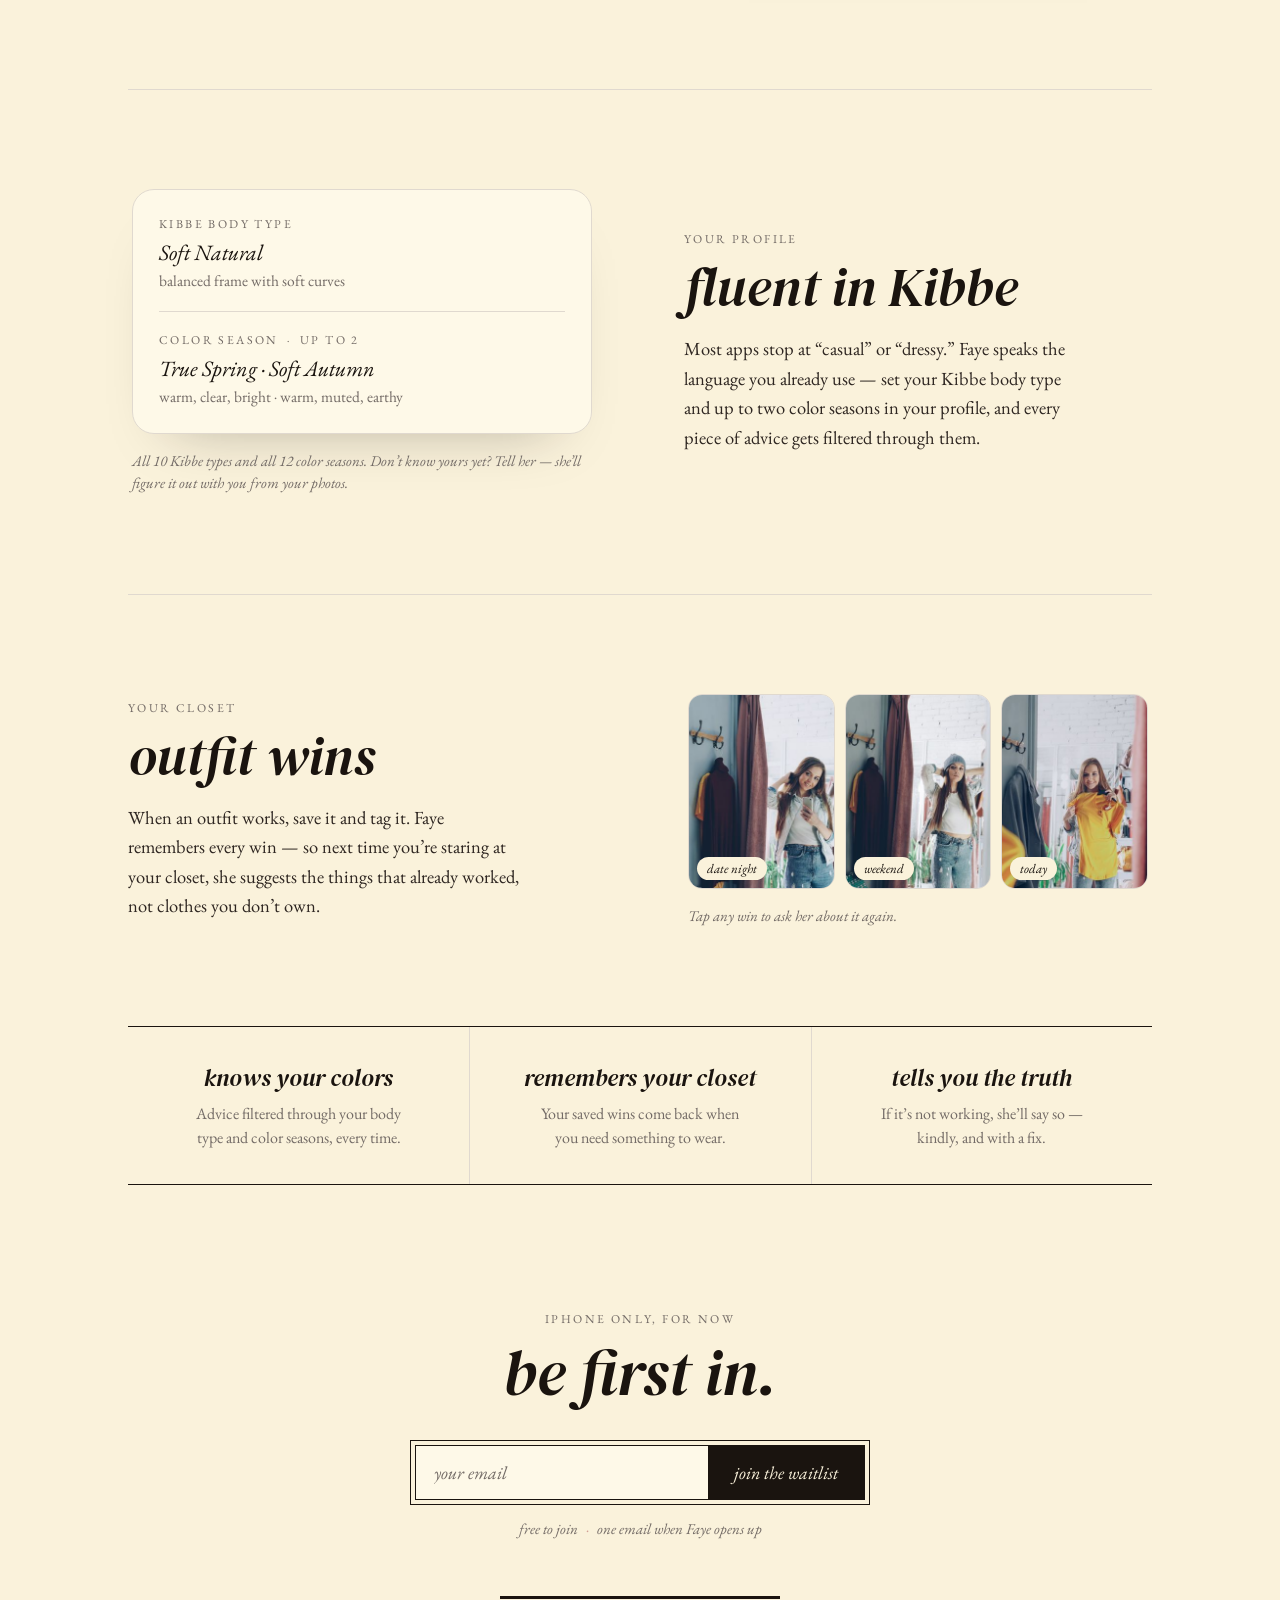
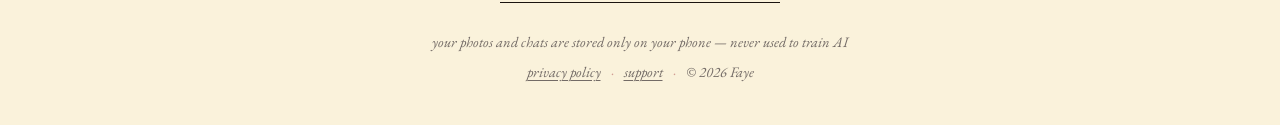
==== commit d8f47586: "Website polish pass: editorial layout, shared stylesheet, current pricing - Landing page: two-column" ====
--- a/index.html
+++ b/index.html
@@ -4,18 +4,20 @@
 <meta charset="UTF-8">
 <meta name="viewport" content="width=device-width, initial-scale=1.0">
 <title>Faye — your personal stylist, in your pocket</title>
-<meta name="description" content="Send Faye an outfit photo and get honest, specific advice — like texting your stylish friend. Now in beta on iPhone.">
-
-<!-- BETA LINK — swap for the TestFlight public link when it's live -->
-<!-- e.g. https://testflight.apple.com/join/XXXXXXXX -->
+<meta name="description" content="Send Faye an outfit photo and get honest, specific advice tuned to your Kibbe body type and color season — like texting your most stylish friend. Coming soon to iPhone.">
+<link rel="canonical" href="https://heyfaye.app/">
+<meta name="theme-color" content="#FAF2DB">
 
 <!-- Photos: Pexels (free license, no attribution required)
      marigold.jpg / win-beanie.jpg / win-denim.jpg — pexels.com photos 36730408, 36730419, 36730424 -->
 
+<meta property="og:site_name" content="Faye">
 <meta property="og:title" content="Faye — your personal stylist, in your pocket">
-<meta property="og:description" content="Honest, specific outfit advice, like texting your stylish friend. Now in beta on iPhone.">
-<meta property="og:image" content="https://hunterleeves.github.io/faye-site/icon.png">
+<meta property="og:description" content="Honest, specific outfit advice, tuned to your Kibbe body type and colors. Coming soon to iPhone.">
+<meta property="og:url" content="https://heyfaye.app/">
+<meta property="og:image" content="https://heyfaye.app/icon.png">
 <meta property="og:type" content="website">
+<meta name="twitter:card" content="summary">
 
 <!-- TikTok Pixel — paste your Pixel ID from Ads Manager > Assets > Events in place of TIKTOK_PIXEL_ID.
      Leave as-is and nothing loads (the script bails on the placeholder). -->
@@ -32,64 +34,47 @@
 
 <link rel="preconnect" href="https://fonts.googleapis.com">
 <link rel="preconnect" href="https://fonts.gstatic.com" crossorigin>
-<link href="https://fonts.googleapis.com/css2?family=DM+Serif+Display:ital@0;1&family=EB+Garamond:ital@0;1&family=Caveat&display=swap" rel="stylesheet">
+<link href="https://fonts.googleapis.com/css2?family=DM+Serif+Display:ital@0;1&family=EB+Garamond:ital,wght@0,400;0,500;1,400&family=Caveat&display=swap" rel="stylesheet">
+<link rel="stylesheet" href="site.css">
 
 <style>
-  :root {
-    --cream:    #FAF2DB;  /* Theme.background */
-    --card:     #F2E8CF;  /* Theme.cardBackground */
-    --sheet:    #FEF9E8;  /* Theme.chatSurface */
-    --ink:      #1A140F;  /* Theme.accent */
-    --bubble:   #2B2E33;  /* Theme.userBubble */
-    --bubble-text: #FAF5E8; /* Theme.userBubbleText */
-    --rose:     #D19E94;  /* Theme.accentWarm */
-    --text:     #2E2621;  /* Theme.textPrimary */
-    --muted:    #736B66;  /* Theme.textSecondary */
-    --hairline: #E0D9CF;  /* Theme.divider */
-  }
-
-  * { margin: 0; padding: 0; box-sizing: border-box; }
-
-  html { scroll-behavior: smooth; }
-
-  body {
-    background: var(--cream);
-    color: var(--text);
-    font-family: "EB Garamond", Georgia, serif;
-    -webkit-font-smoothing: antialiased;
-    min-height: 100svh;
+  main {
+    width: 100%;
     display: flex;
     flex-direction: column;
     align-items: center;
   }
 
-  main {
+  .wrap {
     width: 100%;
-    max-width: 560px;
+    max-width: 1080px;
     padding: 0 28px;
-    display: flex;
-    flex-direction: column;
-    align-items: center;
-    text-align: center;
-  }
-
-  /* ---------- logo reveal ---------- */
+  }
+
+  /* ---------- hero + logo reveal ---------- */
 
   .hero {
-    min-height: 88svh;
+    min-height: 92svh;
     display: flex;
     flex-direction: column;
     align-items: center;
     justify-content: center;
-    padding-top: 6svh;
+    text-align: center;
+    padding: 8svh 28px 6svh;
+  }
+
+  .hero .eyebrow {
+    margin-bottom: 18px;
+    opacity: 0;
+    animation: fade 0.9s ease 0.05s forwards;
   }
 
   .wordmark {
-    font-family: "DM Serif Display", Georgia, serif;
+    font-family: var(--serif-display);
     font-style: italic;
     font-weight: 400;
-    font-size: clamp(72px, 18vw, 128px);
-    line-height: 1.05;
+    font-size: clamp(84px, 20vw, 152px);
+    line-height: 1;
     color: var(--ink);
     display: flex;
   }
@@ -98,146 +83,206 @@
     display: inline-block;
     opacity: 0;
     transform: translateY(0.35em);
-    animation: rise 0.9s cubic-bezier(0.19, 1, 0.22, 1) forwards;
+    animation: rise 0.9s var(--ease) forwards;
   }
   .wordmark span:nth-child(1) { animation-delay: 0.15s; }
   .wordmark span:nth-child(2) { animation-delay: 0.27s; }
   .wordmark span:nth-child(3) { animation-delay: 0.39s; }
   .wordmark span:nth-child(4) { animation-delay: 0.51s; }
 
-  @keyframes rise {
-    to { opacity: 1; transform: translateY(0); }
-  }
-
-  .rule {
-    width: min(280px, 60vw);
+  @keyframes rise { to { opacity: 1; transform: translateY(0); } }
+
+  .hero .rule {
+    width: min(300px, 62vw);
     height: 0.75px;
     background: var(--ink);
-    margin: 22px 0 20px;
+    margin: 24px 0 20px;
     transform: scaleX(0);
-    animation: draw 0.8s cubic-bezier(0.19, 1, 0.22, 1) 0.85s forwards;
-  }
-
-  @keyframes draw {
-    to { transform: scaleX(1); }
-  }
+    animation: draw 0.8s var(--ease) 0.85s forwards;
+  }
+
+  @keyframes draw { to { transform: scaleX(1); } }
 
   .tagline {
     font-style: italic;
-    font-size: clamp(19px, 4.5vw, 23px);
+    font-size: clamp(20px, 4.6vw, 25px);
     color: var(--ink);
     opacity: 0;
     animation: fade 0.9s ease 1.25s forwards;
   }
 
-  @keyframes fade {
-    to { opacity: 1; }
-  }
+  @keyframes fade { to { opacity: 1; } }
 
   .after-reveal {
     opacity: 0;
-    animation: rise 0.9s cubic-bezier(0.19, 1, 0.22, 1) 1.7s forwards;
+    animation: rise 0.9s var(--ease) 1.7s forwards;
   }
 
   @media (prefers-reduced-motion: reduce) {
-    .wordmark span, .rule, .tagline, .after-reveal {
+    html { scroll-behavior: auto; }
+    .wordmark span, .hero .rule, .tagline, .hero .eyebrow, .after-reveal {
       animation: none;
       opacity: 1;
       transform: none;
     }
   }
 
-  /* ---------- beta button (double-bordered, like the app) ---------- */
-
-  .beta {
-    display: inline-block;
-    margin-top: 44px;
-    border: 0.75px solid var(--ink);
-    padding: 4px;
-    text-decoration: none;
-  }
-
-  .beta span {
-    display: block;
-    border: 1.5px solid var(--ink);
-    padding: 15px 44px;
-    font-style: italic;
-    font-size: 19px;
-    color: var(--ink);
-    transition: background 0.25s ease, color 0.25s ease;
-  }
-
-  .beta:hover span {
-    background: var(--ink);
-    color: var(--cream);
-  }
-
-  .beta-note {
-    margin-top: 14px;
-    font-style: italic;
-    font-size: 14px;
-    color: var(--muted);
-  }
-
-  /* ---------- waitlist form ---------- */
+  /* ---------- waitlist form: one double-bordered field, like the app's buttons ---------- */
 
   .waitlist {
+    width: 100%;
     display: flex;
     flex-direction: column;
     align-items: center;
-    gap: 12px;
-    width: 100%;
-  }
-
-  .waitlist .email {
-    width: min(340px, 100%);
-    margin-top: 44px;
-    padding: 14px 16px;
+  }
+
+  .hero .waitlist { margin-top: 46px; }
+
+  .field {
+    width: min(460px, 100%);
+    border: 0.75px solid var(--ink);
+    padding: 4px;
+  }
+
+  .field-inner {
+    display: flex;
+    border: 1.5px solid var(--ink);
+    background: var(--sheet);
+  }
+
+  .field input {
+    flex: 1;
+    min-width: 0;
+    padding: 15px 18px;
     font-family: inherit;
     font-style: italic;
     font-size: 18px;
     color: var(--ink);
-    text-align: center;
-    background: var(--sheet);
-    border: 0.75px solid var(--ink);
+    background: transparent;
+    border: 0;
     border-radius: 0;
     outline: none;
   }
-  .waitlist .email::placeholder { color: var(--muted); }
-  .waitlist .email:focus { box-shadow: 0 0 0 1.5px var(--ink); }
-
-  .waitlist .beta {
+  .field input::placeholder { color: var(--muted); }
+  .field:focus-within { box-shadow: 0 0 0 1px var(--ink); }
+
+  .field button {
+    padding: 0 26px;
+    font-family: inherit;
+    font-style: italic;
+    font-size: 18px;
+    color: var(--cream);
+    background: var(--ink);
+    border: 0;
+    border-radius: 0;
+    cursor: pointer;
+    white-space: nowrap;
+    transition: background 0.25s ease;
+  }
+  .field button:hover { background: var(--bubble); }
+  .field button:focus-visible { outline-offset: -5px; outline-color: var(--cream); }
+  .field button:disabled { opacity: 0.6; cursor: default; }
+
+  @media (max-width: 480px) {
+    .field-inner { flex-direction: column; }
+    .field input { text-align: center; }
+    .field button { padding: 15px 0; }
+  }
+
+  .note {
+    margin-top: 14px;
+    min-height: 1.4em;
+    font-style: italic;
+    font-size: 15px;
+    color: var(--muted);
+  }
+  .note .sep { margin: 0 8px; color: var(--rose); }
+
+  .waitlist.done .field { display: none; }
+  .waitlist.done .note {
     margin-top: 0;
-    background: none;
-    font: inherit;
-    color: inherit;
-    cursor: pointer;
-  }
-  .waitlist .beta:disabled { opacity: 0.55; cursor: default; }
-
-  .waitlist .beta-note { margin-top: 2px; }
-  .waitlist.done .email, .waitlist.done .beta { display: none; }
-  .waitlist.done .beta-note {
-    margin-top: 44px;
-    font-size: 19px;
+    font-size: 21px;
     color: var(--ink);
   }
 
   .hp { position: absolute; left: -9999px; width: 1px; height: 1px; opacity: 0; }
 
+  .scroll-cue {
+    margin-top: 7svh;
+    width: 0.75px;
+    height: 44px;
+    background: linear-gradient(var(--ink), transparent);
+  }
+
+  /* ---------- feature rows: copy + visual, side by side on wide screens ---------- */
+
+  .feature {
+    display: grid;
+    gap: 40px;
+    align-items: center;
+    padding: clamp(64px, 11svh, 120px) 0;
+  }
+
+  .feature + .feature { border-top: 0.5px solid var(--hairline); }
+
+  .copy { text-align: center; }
+
+  .copy h2 {
+    margin-top: 12px;
+    font-family: var(--serif-display);
+    font-style: italic;
+    font-weight: 400;
+    font-size: clamp(38px, 8.5vw, 54px);
+    line-height: 1.05;
+    color: var(--ink);
+  }
+
+  .copy .lede {
+    margin: 18px auto 0;
+    max-width: 44ch;
+    font-size: 18.5px;
+    line-height: 1.6;
+    color: var(--text);
+  }
+
+  .visual {
+    width: 100%;
+    max-width: 460px;
+    justify-self: center;
+  }
+
+  .caption {
+    margin-top: 16px;
+    font-style: italic;
+    font-size: 15px;
+    line-height: 1.5;
+    color: var(--muted);
+    text-align: center;
+  }
+
+  @media (min-width: 880px) {
+    .feature {
+      grid-template-columns: 1fr 1fr;
+      gap: 88px;
+    }
+    .copy { text-align: left; }
+    .copy .lede { margin-left: 0; }
+    .feature.flip .copy { order: 2; }
+    .visual .caption { text-align: left; }
+  }
+
   /* ---------- chat vignette ---------- */
 
   .chat {
-    width: 100%;
     background: var(--sheet);
     border: 0.75px solid var(--hairline);
-    border-radius: 16px;
+    border-radius: 22px;
     padding: 26px 22px;
-    margin: 10svh 0 0;
     display: flex;
     flex-direction: column;
-    gap: 12px;
+    gap: 10px;
     text-align: left;
+    box-shadow: 0 30px 60px -40px rgba(26, 20, 15, 0.35);
   }
 
   .msg {
@@ -245,21 +290,21 @@
     padding: 11px 15px;
     font-size: 16.5px;
     line-height: 1.45;
-    border-radius: 16px;
+    border-radius: 18px;
   }
 
   .msg.you {
     align-self: flex-end;
     background: var(--bubble);
     color: var(--bubble-text);
-    border-bottom-right-radius: 4px;
+    border-bottom-right-radius: 5px;
   }
 
   .msg.faye {
     align-self: flex-start;
     background: var(--card);
     color: var(--text);
-    border-bottom-left-radius: 4px;
+    border-bottom-left-radius: 5px;
   }
 
   .msg .who {
@@ -272,8 +317,7 @@
 
   .msg.photo {
     padding: 4px;
-    background: var(--bubble);
-    max-width: 62%;
+    max-width: 58%;
   }
 
   .msg.photo img {
@@ -282,89 +326,50 @@
     aspect-ratio: 4 / 5;
     object-fit: cover;
     object-position: 62% 35%;
-    border-radius: 13px;
-    border-bottom-right-radius: 2px;
+    border-radius: 14px;
+    border-bottom-right-radius: 3px;
   }
 
   .script {
     font-family: "Caveat", cursive;
-    font-size: 22px;
+    font-size: 24px;
     color: var(--rose);
-    margin-top: 18px;
+    margin-top: 20px;
+    text-align: center;
     transform: rotate(-2deg);
   }
 
-  /* ---------- sections: kibbe + outfit wins ---------- */
-
-  .section {
-    margin-top: 12svh;
-    width: 100%;
-  }
-
-  .section h2 {
-    font-family: "DM Serif Display", Georgia, serif;
-    font-style: italic;
-    font-weight: 400;
-    font-size: clamp(34px, 8vw, 44px);
-    color: var(--ink);
-  }
-
-  .section .lede {
-    margin: 14px auto 0;
-    max-width: 46ch;
-    font-size: 17.5px;
-    line-height: 1.55;
-    color: var(--text);
-  }
+  /* ---------- kibbe profile card ---------- */
 
   .profile-card {
-    margin-top: 28px;
     background: var(--sheet);
     border: 0.75px solid var(--hairline);
-    border-radius: 16px;
-    padding: 4px 22px;
+    border-radius: 22px;
+    padding: 6px 26px;
     text-align: left;
-  }
-
-  .profile-row {
-    padding: 18px 0;
-  }
-
-  .profile-row + .profile-row {
-    border-top: 0.5px solid var(--hairline);
-  }
-
-  .profile-row .label {
-    display: block;
-    font-size: 12px;
-    letter-spacing: 2px;
-    text-transform: uppercase;
-    color: var(--muted);
-    margin-bottom: 6px;
-  }
+    box-shadow: 0 30px 60px -40px rgba(26, 20, 15, 0.35);
+  }
+
+  .profile-row { padding: 20px 0; }
+  .profile-row + .profile-row { border-top: 0.5px solid var(--hairline); }
+  .profile-row .eyebrow { margin-bottom: 6px; }
 
   .profile-row .value {
     font-style: italic;
-    font-size: 20px;
+    font-size: 22px;
     color: var(--ink);
   }
 
   .profile-row .desc {
     display: block;
     margin-top: 3px;
-    font-size: 15px;
+    font-size: 15.5px;
     color: var(--muted);
   }
 
-  .section .caption {
-    margin-top: 16px;
-    font-style: italic;
-    font-size: 14.5px;
-    color: var(--muted);
-  }
+  /* ---------- outfit wins ---------- */
 
   .wins-grid {
-    margin-top: 28px;
     display: grid;
     grid-template-columns: repeat(3, 1fr);
     gap: 10px;
@@ -372,7 +377,7 @@
 
   .win {
     position: relative;
-    border-radius: 12px;
+    border-radius: 14px;
     overflow: hidden;
     border: 0.75px solid var(--hairline);
   }
@@ -380,7 +385,7 @@
   .win img {
     display: block;
     width: 100%;
-    aspect-ratio: 1;
+    aspect-ratio: 3 / 4;
     object-fit: cover;
   }
 
@@ -391,169 +396,236 @@
     background: var(--cream);
     color: var(--ink);
     font-style: italic;
-    font-size: 12.5px;
+    font-size: 13px;
     padding: 3px 10px;
     border-radius: 999px;
   }
 
-  /* ---------- features line ---------- */
-
-  .features {
-    margin-top: 8svh;
-    font-style: italic;
-    font-size: clamp(16px, 4vw, 18px);
-    color: var(--text);
-  }
-
-  .features .item { white-space: nowrap; }
-  .features .dot { color: var(--rose); margin: 0 10px; }
-
-  @media (max-width: 480px) {
-    .features .item { display: block; line-height: 2.1; }
-    .features .dot { display: none; }
-  }
-
-  /* ---------- editorial double rule + footer ---------- */
-
-  .double-rule {
-    width: min(280px, 60vw);
-    margin: 7svh auto 0;
-  }
-  .double-rule .thick { height: 2.5px; background: var(--ink); }
-  .double-rule .thin  { height: 0.5px; background: var(--ink); margin-top: 3px; }
-
-  footer {
-    padding: 26px 28px 40px;
+  /* ---------- principles ---------- */
+
+  .principles {
+    display: grid;
+    grid-template-columns: repeat(3, 1fr);
+    border-top: 0.75px solid var(--ink);
+    border-bottom: 0.75px solid var(--ink);
     text-align: center;
-    font-style: italic;
-    font-size: 14px;
+  }
+
+  .principle { padding: 34px 20px; }
+  .principle + .principle { border-left: 0.5px solid var(--hairline); }
+
+  .principle h3 {
+    font-family: var(--serif-display);
+    font-style: italic;
+    font-weight: 400;
+    font-size: 24px;
+    color: var(--ink);
+  }
+
+  .principle p {
+    margin: 8px auto 0;
+    max-width: 26ch;
+    font-size: 16px;
+    line-height: 1.5;
     color: var(--muted);
-    line-height: 1.9;
+  }
+
+  @media (max-width: 720px) {
+    .principles { grid-template-columns: 1fr; }
+    .principle { padding: 26px 8px; }
+    .principle + .principle { border-left: 0; border-top: 0.5px solid var(--hairline); }
+  }
+
+  /* ---------- closing call to action ---------- */
+
+  .closing {
+    padding: clamp(80px, 14svh, 140px) 0 0;
+    text-align: center;
+  }
+
+  .closing h2 {
+    margin: 12px 0 34px;
+    font-family: var(--serif-display);
+    font-style: italic;
+    font-weight: 400;
+    font-size: clamp(42px, 9vw, 64px);
+    line-height: 1.05;
+    color: var(--ink);
   }
 </style>
 </head>
 <body>
 
 <main>
-  <section class="hero">
+  <section class="hero wrap">
+    <span class="eyebrow">coming soon to iPhone</span>
     <h1 class="wordmark" aria-label="Faye">
-      <span>F</span><span>a</span><span>y</span><span>e</span>
+      <span aria-hidden="true">F</span><span aria-hidden="true">a</span><span aria-hidden="true">y</span><span aria-hidden="true">e</span>
     </h1>
     <div class="rule"></div>
     <p class="tagline">your personal stylist, in your pocket</p>
 
     <form class="after-reveal waitlist" id="waitlist" novalidate>
-      <input class="email" type="email" name="email" placeholder="your email" autocomplete="email" required aria-label="Email address">
+      <div class="field">
+        <div class="field-inner">
+          <input type="email" name="email" placeholder="your email" autocomplete="email" required aria-label="Email address">
+          <button type="submit">join the waitlist</button>
+        </div>
+      </div>
       <!-- honeypot: real people never see or fill this -->
       <input class="hp" type="text" name="website" tabindex="-1" autocomplete="off" aria-hidden="true">
-      <button class="beta" type="submit"><span>join the waitlist</span></button>
-      <p class="beta-note" id="waitlistNote">be first in when Faye opens up&ensp;·&ensp;iPhone only, for now</p>
+      <p class="note" aria-live="polite">free to join<span class="sep">·</span>be first in when Faye opens up</p>
     </form>
+
+    <div class="scroll-cue after-reveal" aria-hidden="true"></div>
   </section>
 
-  <section class="after-reveal" style="width:100%">
-    <div class="chat" aria-label="Example conversation with Faye">
-      <p class="msg you photo"><img src="marigold.jpg" alt="A woman in a fitting room holding a marigold top up to the mirror" loading="lazy"></p>
-      <p class="msg you">keep or return? be honest</p>
-      <p class="msg faye"><span class="who">Faye</span>keep. that marigold is pure True Spring — your face got brighter just holding it up. front-tuck it into the jeans from your last win and it&rsquo;s a whole outfit.</p>
-      <p class="msg you">this is why i keep you around</p>
-    </div>
-    <p class="script">honest, like a sister.</p>
-
-    <section class="section">
-      <h2>fluent in Kibbe</h2>
-      <p class="lede">Most apps stop at &ldquo;casual&rdquo; or &ldquo;dressy.&rdquo; Faye speaks the language you already use — set your Kibbe body type and up to two color seasons in your profile, and every piece of advice gets filtered through them.</p>
-      <div class="profile-card">
-        <div class="profile-row">
-          <span class="label">Kibbe body type</span>
-          <span class="value">Soft Natural</span>
-          <span class="desc">balanced frame with soft curves</span>
+  <div class="wrap after-reveal">
+    <section class="feature">
+      <div class="copy">
+        <span class="eyebrow">the honest take</span>
+        <h2>text her the outfit</h2>
+        <p class="lede">Snap the fitting-room mirror or the outfit on your bed and ask anything: keep or return, which shoes, is it too much for tonight. Faye answers like your most stylish friend would — specific to your body, your colors, and what&rsquo;s already in your closet.</p>
+      </div>
+      <div class="visual">
+        <div class="chat" aria-label="Example conversation with Faye">
+          <p class="msg you photo"><img src="marigold.jpg" alt="A woman in a fitting room holding a marigold top up to the mirror" loading="lazy"></p>
+          <p class="msg you">keep or return? be honest</p>
+          <p class="msg faye"><span class="who">Faye</span>keep. that marigold is pure True Spring — your face got brighter just holding it up. front-tuck it into the jeans from your last win and it&rsquo;s a whole outfit.</p>
+          <p class="msg you">this is why i keep you around</p>
         </div>
-        <div class="profile-row">
-          <span class="label">Color season&ensp;&middot;&ensp;up to 2</span>
-          <span class="value">True Spring &middot; Soft Autumn</span>
-          <span class="desc">warm, clear, bright &middot; warm, muted, earthy</span>
+        <p class="script">honest, like a sister.</p>
+      </div>
+    </section>
+
+    <section class="feature flip">
+      <div class="copy">
+        <span class="eyebrow">your profile</span>
+        <h2>fluent in Kibbe</h2>
+        <p class="lede">Most apps stop at &ldquo;casual&rdquo; or &ldquo;dressy.&rdquo; Faye speaks the language you already use — set your Kibbe body type and up to two color seasons in your profile, and every piece of advice gets filtered through them.</p>
+      </div>
+      <div class="visual">
+        <div class="profile-card">
+          <div class="profile-row">
+            <span class="eyebrow">Kibbe body type</span>
+            <span class="value">Soft Natural</span>
+            <span class="desc">balanced frame with soft curves</span>
+          </div>
+          <div class="profile-row">
+            <span class="eyebrow">Color season&ensp;&middot;&ensp;up to 2</span>
+            <span class="value">True Spring &middot; Soft Autumn</span>
+            <span class="desc">warm, clear, bright &middot; warm, muted, earthy</span>
+          </div>
         </div>
-      </div>
-      <p class="caption">all 10 Kibbe types, all 12 color seasons — and if you don&rsquo;t know yours yet, tell her. she&rsquo;ll figure it out with you from your photos.</p>
+        <p class="caption">All 10 Kibbe types and all 12 color seasons. Don&rsquo;t know yours yet? Tell her — she&rsquo;ll figure it out with you from your photos.</p>
+      </div>
     </section>
 
-    <section class="section">
-      <h2>outfit wins</h2>
-      <p class="lede">When an outfit works, save it and tag it. Faye remembers every win — so next time you&rsquo;re staring at your closet, she suggests the things that already worked, not clothes you don&rsquo;t own.</p>
-      <div class="wins-grid">
-        <figure class="win"><img src="win-denim.jpg" alt="Saved outfit: denim jacket mirror selfie" loading="lazy" style="object-position: 84% 40%"><figcaption class="tag">date night</figcaption></figure>
-        <figure class="win"><img src="win-beanie.jpg" alt="Saved outfit: beanie and jeans look" loading="lazy" style="object-position: 74% 38%"><figcaption class="tag">weekend</figcaption></figure>
-        <figure class="win"><img src="marigold.jpg" alt="Saved outfit: the marigold top" loading="lazy" style="object-position: 63% 32%"><figcaption class="tag">today</figcaption></figure>
-      </div>
-      <p class="caption">tap any win to ask her about it again.</p>
+    <section class="feature">
+      <div class="copy">
+        <span class="eyebrow">your closet</span>
+        <h2>outfit wins</h2>
+        <p class="lede">When an outfit works, save it and tag it. Faye remembers every win — so next time you&rsquo;re staring at your closet, she suggests the things that already worked, not clothes you don&rsquo;t own.</p>
+      </div>
+      <div class="visual">
+        <div class="wins-grid">
+          <figure class="win"><img src="win-denim.jpg" alt="Saved outfit: denim jacket mirror selfie" loading="lazy" style="object-position: 84% 40%"><figcaption class="tag">date night</figcaption></figure>
+          <figure class="win"><img src="win-beanie.jpg" alt="Saved outfit: beanie and jeans look" loading="lazy" style="object-position: 74% 38%"><figcaption class="tag">weekend</figcaption></figure>
+          <figure class="win"><img src="marigold.jpg" alt="Saved outfit: the marigold top" loading="lazy" style="object-position: 63% 32%"><figcaption class="tag">today</figcaption></figure>
+        </div>
+        <p class="caption">Tap any win to ask her about it again.</p>
+      </div>
     </section>
 
-    <p class="features">
-      <span class="item">knows your colors</span><span class="dot">·</span><span class="item">remembers your closet</span><span class="dot">·</span><span class="item">tells you the truth</span>
-    </p>
-
-    <div class="double-rule">
-      <div class="thick"></div>
-      <div class="thin"></div>
-    </div>
-  </section>
+    <section class="principles" aria-label="What Faye does">
+      <div class="principle">
+        <h3>knows your colors</h3>
+        <p>Advice filtered through your body type and color seasons, every time.</p>
+      </div>
+      <div class="principle">
+        <h3>remembers your closet</h3>
+        <p>Your saved wins come back when you need something to wear.</p>
+      </div>
+      <div class="principle">
+        <h3>tells you the truth</h3>
+        <p>If it&rsquo;s not working, she&rsquo;ll say so — kindly, and with a fix.</p>
+      </div>
+    </section>
+
+    <section class="closing">
+      <span class="eyebrow">iPhone only, for now</span>
+      <h2>be first in.</h2>
+      <form class="waitlist" novalidate>
+        <div class="field">
+          <div class="field-inner">
+            <input type="email" name="email" placeholder="your email" autocomplete="email" required aria-label="Email address">
+            <button type="submit">join the waitlist</button>
+          </div>
+        </div>
+        <input class="hp" type="text" name="website" tabindex="-1" autocomplete="off" aria-hidden="true">
+        <p class="note" aria-live="polite">free to join<span class="sep">·</span>one email when Faye opens up</p>
+      </form>
+    </section>
+  </div>
 </main>
 
-<footer class="after-reveal">
-  your photos and chats are stored only on your phone — never used to train AI<br>
-  <a href="privacy.html" style="color: inherit;">privacy policy</a>&ensp;·&ensp;<a href="support.html" style="color: inherit;">support</a>&ensp;·&ensp;&copy; 2026 Faye
+<footer class="site-footer after-reveal">
+  <div class="double-rule"><div class="thick"></div><div class="thin"></div></div>
+  <p>your photos and chats are stored only on your phone — never used to train AI</p>
+  <nav aria-label="Footer"><a href="privacy.html">privacy policy</a><span class="sep">·</span><a href="support.html">support</a><span class="sep">·</span>&copy; 2026 Faye</nav>
 </footer>
 
 <script>
   // Waitlist: insert straight into Supabase through the REST API. The anon key
   // is public by design; the table's RLS is insert-only, so this can add an
-  // email but never read the list.
+  // email but never read the list. Both forms on the page share this.
   (function () {
     const SUPABASE_URL = 'https://zyfjainfxkdqsammjmke.supabase.co';
     const ANON = 'eyJhbGciOiJIUzI1NiIsInR5cCI6IkpXVCJ9.eyJpc3MiOiJzdXBhYmFzZSIsInJlZiI6Inp5ZmphaW5meGtkcXNhbW1qbWtlIiwicm9sZSI6ImFub24iLCJpYXQiOjE3NzYwOTUyMDEsImV4cCI6MjA5MTY3MTIwMX0.QrhXEJxqcgTqXy2CzMk2caFgTbvT6MftRCmBW83D3XE';
-    const form = document.getElementById('waitlist');
-    const note = document.getElementById('waitlistNote');
-    const button = form.querySelector('button');
-
-    function done(msg) {
-      form.classList.add('done');
-      note.textContent = msg;
-      if (window.ttq) ttq.track('SubmitForm');
-    }
-
-    form.addEventListener('submit', async (e) => {
-      e.preventDefault();
-      const email = form.email.value.trim().toLowerCase();
-      if (!/^[^@\s]+@[^@\s]+\.[^@\s]+$/.test(email)) {
-        note.textContent = 'that email doesn\u2019t look right \u2014 try again?';
-        return;
+    const source = new URLSearchParams(location.search).get('src') || 'site';
+
+    document.querySelectorAll('form.waitlist').forEach((form) => {
+      const note = form.querySelector('.note');
+      const button = form.querySelector('button');
+
+      function done(msg) {
+        form.classList.add('done');
+        note.textContent = msg;
+        if (window.ttq) ttq.track('SubmitForm');
       }
-      if (form.website.value) { done('you\u2019re on the list \u2014 talk soon'); return; } // bot
-
-      button.disabled = true;
-      note.textContent = 'one sec\u2026';
-      const source = new URLSearchParams(location.search).get('src') || 'site';
-      try {
-        const r = await fetch(SUPABASE_URL + '/rest/v1/waitlist', {
-          method: 'POST',
-          headers: {
-            'apikey': ANON,
-            'Authorization': 'Bearer ' + ANON,
-            'Content-Type': 'application/json',
-            'Prefer': 'return=minimal'
-          },
-          body: JSON.stringify({ email, source })
-        });
-        if (r.ok || r.status === 409) {           // 409 = already on it
-          done('you\u2019re on the list \u2014 talk soon');
-        } else {
-          throw new Error(r.status);
+
+      form.addEventListener('submit', async (e) => {
+        e.preventDefault();
+        const email = form.email.value.trim().toLowerCase();
+        if (!/^[^@\s]+@[^@\s]+\.[^@\s]+$/.test(email)) {
+          note.textContent = 'that email doesn’t look right — try again?';
+          return;
         }
-      } catch (err) {
-        button.disabled = false;
-        note.textContent = 'hmm, that didn\u2019t go through \u2014 try once more?';
-      }
+        if (form.website.value) { done('you’re on the list — talk soon'); return; } // bot
+
+        button.disabled = true;
+        note.textContent = 'one sec…';
+        try {
+          const r = await fetch(SUPABASE_URL + '/rest/v1/waitlist', {
+            method: 'POST',
+            headers: {
+              'apikey': ANON,
+              'Authorization': 'Bearer ' + ANON,
+              'Content-Type': 'application/json',
+              'Prefer': 'return=minimal'
+            },
+            body: JSON.stringify({ email, source })
+          });
+          if (r.ok || r.status === 409) {           // 409 = already on it
+            done('you’re on the list — talk soon');
+          } else {
+            throw new Error(r.status);
+          }
+        } catch (err) {
+          button.disabled = false;
+          note.textContent = 'hmm, that didn’t go through — try once more?';
+        }
+      });
     });
   })();
 </script>
--- a/site.css
+++ b/site.css
@@ -0,0 +1,251 @@
+/* Shared styles for heyfaye.app. Colors mirror the app's Theme.swift. */
+
+:root {
+  --cream:    #FAF2DB;  /* Theme.background */
+  --card:     #F2E8CF;  /* Theme.cardBackground */
+  --sheet:    #FEF9E8;  /* Theme.chatSurface */
+  --ink:      #1A140F;  /* Theme.accent */
+  --bubble:   #2B2E33;  /* Theme.userBubble */
+  --bubble-text: #FAF5E8; /* Theme.userBubbleText */
+  --rose:     #D19E94;  /* Theme.accentWarm */
+  --text:     #2E2621;  /* Theme.textPrimary */
+  --muted:    #736B66;  /* Theme.textSecondary */
+  --hairline: #E0D9CF;  /* Theme.divider */
+
+  --serif-display: "DM Serif Display", Georgia, serif;
+  --serif: "EB Garamond", Georgia, serif;
+  --ease: cubic-bezier(0.19, 1, 0.22, 1);
+}
+
+* { margin: 0; padding: 0; box-sizing: border-box; }
+
+html {
+  scroll-behavior: smooth;
+  color-scheme: light;
+  -webkit-text-size-adjust: 100%;
+}
+
+body {
+  background: var(--cream);
+  color: var(--text);
+  font-family: var(--serif);
+  -webkit-font-smoothing: antialiased;
+  text-rendering: optimizeLegibility;
+  min-height: 100svh;
+  display: flex;
+  flex-direction: column;
+  align-items: center;
+}
+
+::selection { background: var(--ink); color: var(--cream); }
+
+a { color: var(--ink); text-underline-offset: 3px; text-decoration-thickness: 0.5px; }
+
+:focus-visible { outline: 1.5px solid var(--ink); outline-offset: 3px; }
+
+/* ---------- top bar (inner pages) ---------- */
+
+.topbar {
+  width: 100%;
+  max-width: 1080px;
+  padding: 22px 28px;
+  display: flex;
+  align-items: baseline;
+  justify-content: space-between;
+}
+
+.topbar .mark {
+  font-family: var(--serif-display);
+  font-style: italic;
+  font-size: 30px;
+  line-height: 1;
+  color: var(--ink);
+  text-decoration: none;
+}
+
+.topbar nav { display: flex; gap: 22px; }
+
+.topbar nav a {
+  font-size: 12px;
+  letter-spacing: 2px;
+  text-transform: uppercase;
+  color: var(--muted);
+  text-decoration: none;
+  transition: color 0.2s ease;
+}
+.topbar nav a:hover, .topbar nav a[aria-current] { color: var(--ink); }
+
+/* ---------- small caps label ---------- */
+
+.eyebrow {
+  display: block;
+  font-size: 12px;
+  letter-spacing: 2.4px;
+  text-transform: uppercase;
+  color: var(--muted);
+}
+
+/* ---------- editorial double rule ---------- */
+
+.double-rule { width: min(280px, 60vw); margin: 0 auto; }
+.double-rule .thick { height: 2.5px; background: var(--ink); }
+.double-rule .thin  { height: 0.5px; background: var(--ink); margin-top: 3px; }
+
+/* ---------- footer ---------- */
+
+.site-footer {
+  width: 100%;
+  max-width: 1080px;
+  margin-top: auto;
+  padding: 56px 28px 44px;
+  text-align: center;
+}
+
+.site-footer .double-rule { margin-bottom: 26px; }
+
+.site-footer p {
+  font-style: italic;
+  font-size: 14.5px;
+  line-height: 1.9;
+  color: var(--muted);
+}
+
+.site-footer nav {
+  margin-top: 6px;
+  font-style: italic;
+  font-size: 14.5px;
+  color: var(--muted);
+}
+.site-footer nav a { color: var(--muted); transition: color 0.2s ease; }
+.site-footer nav a:hover { color: var(--ink); }
+.site-footer .sep { margin: 0 10px; color: var(--rose); }
+
+/* ---------- legal / help pages ---------- */
+
+.doc {
+  width: 100%;
+  max-width: 680px;
+  padding: 0 28px;
+}
+
+.doc-head {
+  padding: clamp(40px, 8svh, 80px) 0 0;
+  text-align: center;
+}
+
+.doc-head h1 {
+  font-family: var(--serif-display);
+  font-style: italic;
+  font-weight: 400;
+  font-size: clamp(40px, 9vw, 56px);
+  line-height: 1.05;
+  color: var(--ink);
+  margin-top: 12px;
+}
+
+.doc-head .rule {
+  width: min(200px, 50vw);
+  height: 0.75px;
+  background: var(--ink);
+  margin: 22px auto 0;
+}
+
+.doc-head .effective {
+  font-style: italic;
+  font-size: 14.5px;
+  color: var(--muted);
+  margin-top: 16px;
+}
+
+.doc .intro {
+  margin: 34px auto 0;
+  max-width: 54ch;
+  font-size: 18.5px;
+  line-height: 1.6;
+  text-align: center;
+  color: var(--ink);
+}
+
+.doc .toc {
+  margin: 40px 0 0;
+  padding: 22px 26px;
+  background: var(--sheet);
+  border: 0.75px solid var(--hairline);
+  border-radius: 14px;
+}
+
+.doc .toc ol {
+  list-style: none;
+  margin-top: 10px;
+  columns: 2;
+  column-gap: 28px;
+}
+
+.doc .toc li {
+  break-inside: avoid;
+  font-style: italic;
+  font-size: 16px;
+  line-height: 1.9;
+}
+
+.doc .toc a { color: var(--text); text-decoration: none; }
+.doc .toc a:hover { color: var(--ink); text-decoration: underline; }
+
+@media (max-width: 520px) {
+  .doc .toc ol { columns: 1; }
+}
+
+.doc section {
+  margin-top: 44px;
+  scroll-margin-top: 24px;
+}
+
+.doc section + section {
+  border-top: 0.5px solid var(--hairline);
+  padding-top: 38px;
+}
+
+.doc h2 {
+  font-family: var(--serif-display);
+  font-style: italic;
+  font-weight: 400;
+  font-size: 26px;
+  line-height: 1.2;
+  color: var(--ink);
+}
+
+.doc section p, .doc section li {
+  margin-top: 14px;
+  font-size: 17px;
+  line-height: 1.65;
+}
+
+.doc section ul { margin-top: 4px; padding-left: 20px; }
+.doc section li { margin-top: 10px; padding-left: 4px; }
+.doc section li::marker { color: var(--rose); }
+
+.doc strong { font-weight: 600; color: var(--ink); }
+
+.doc .contact {
+  margin-top: 40px;
+  padding: 26px;
+  text-align: center;
+  background: var(--sheet);
+  border: 0.75px solid var(--hairline);
+  border-radius: 14px;
+}
+
+.doc .contact .email {
+  display: inline-block;
+  margin-top: 8px;
+  font-style: italic;
+  font-size: 21px;
+  overflow-wrap: anywhere;
+}
+
+.doc .contact p {
+  margin-top: 6px;
+  font-style: italic;
+  font-size: 15px;
+  color: var(--muted);
+}
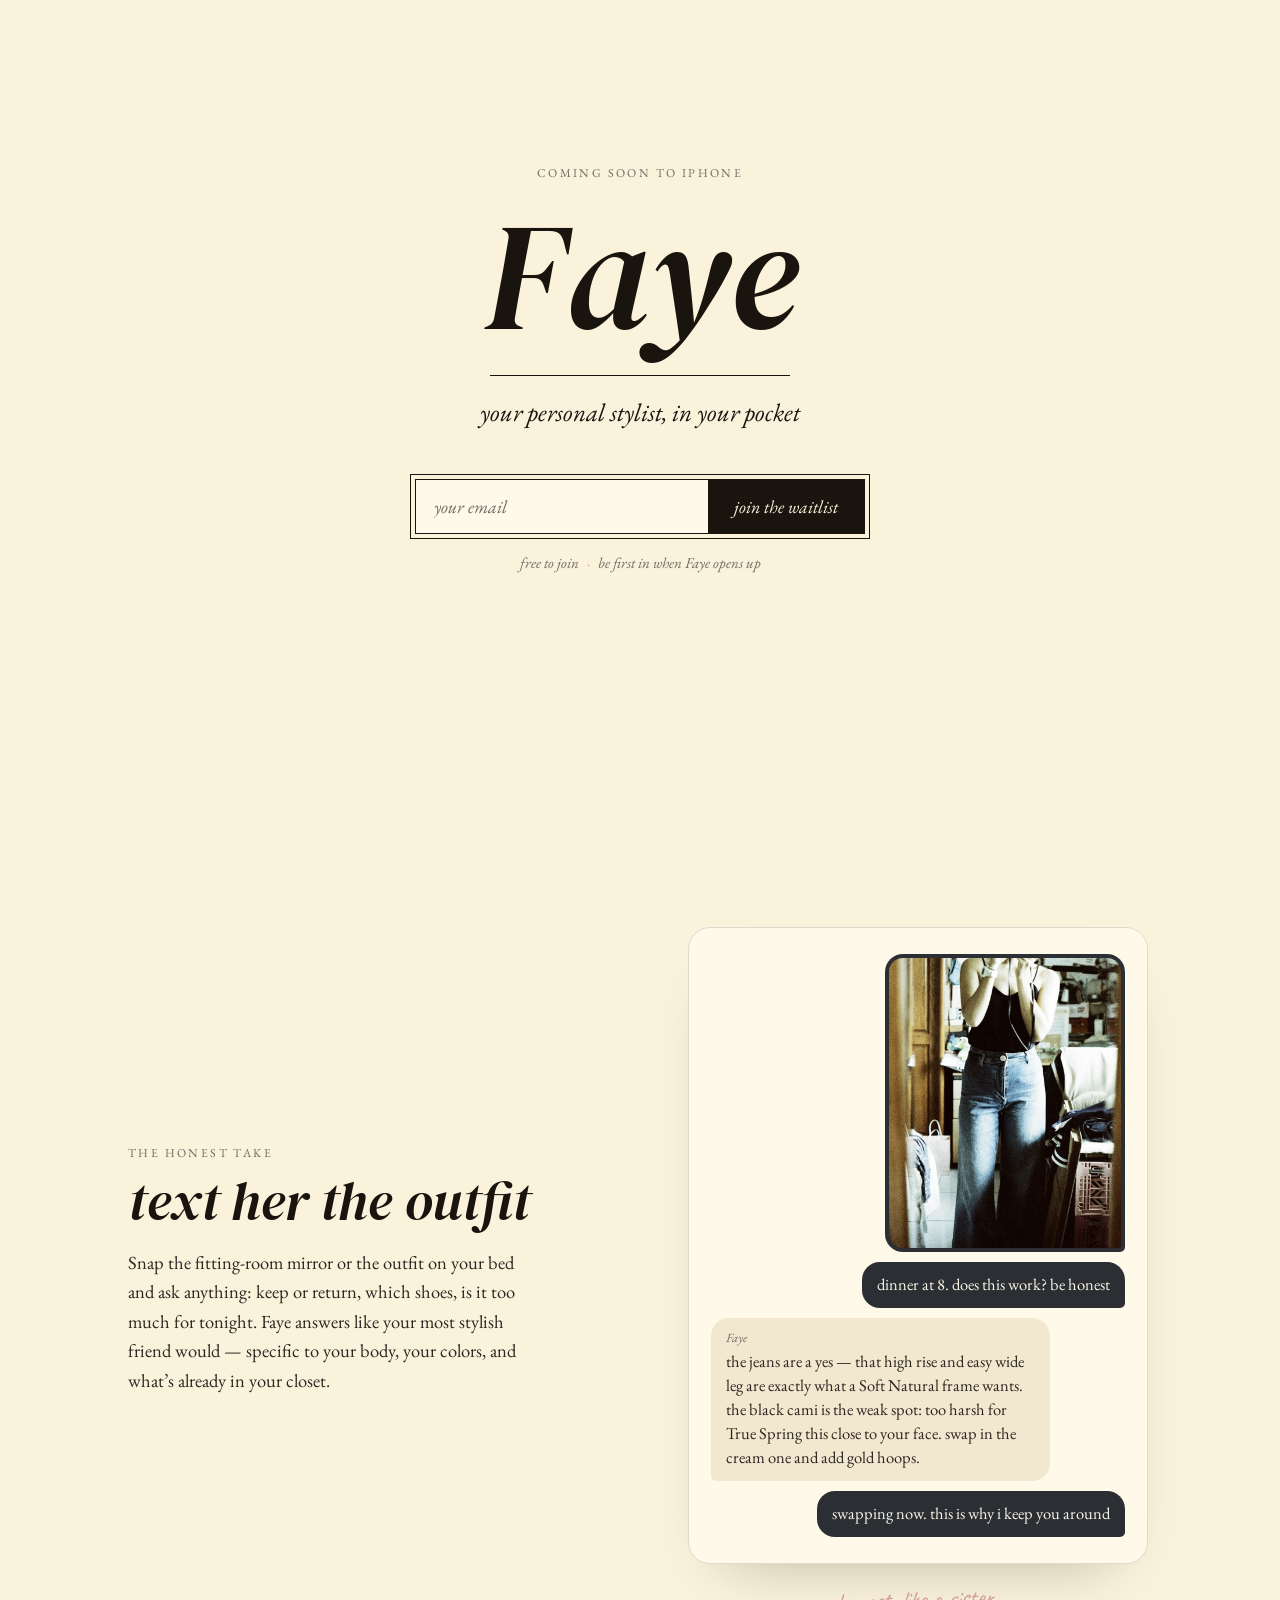
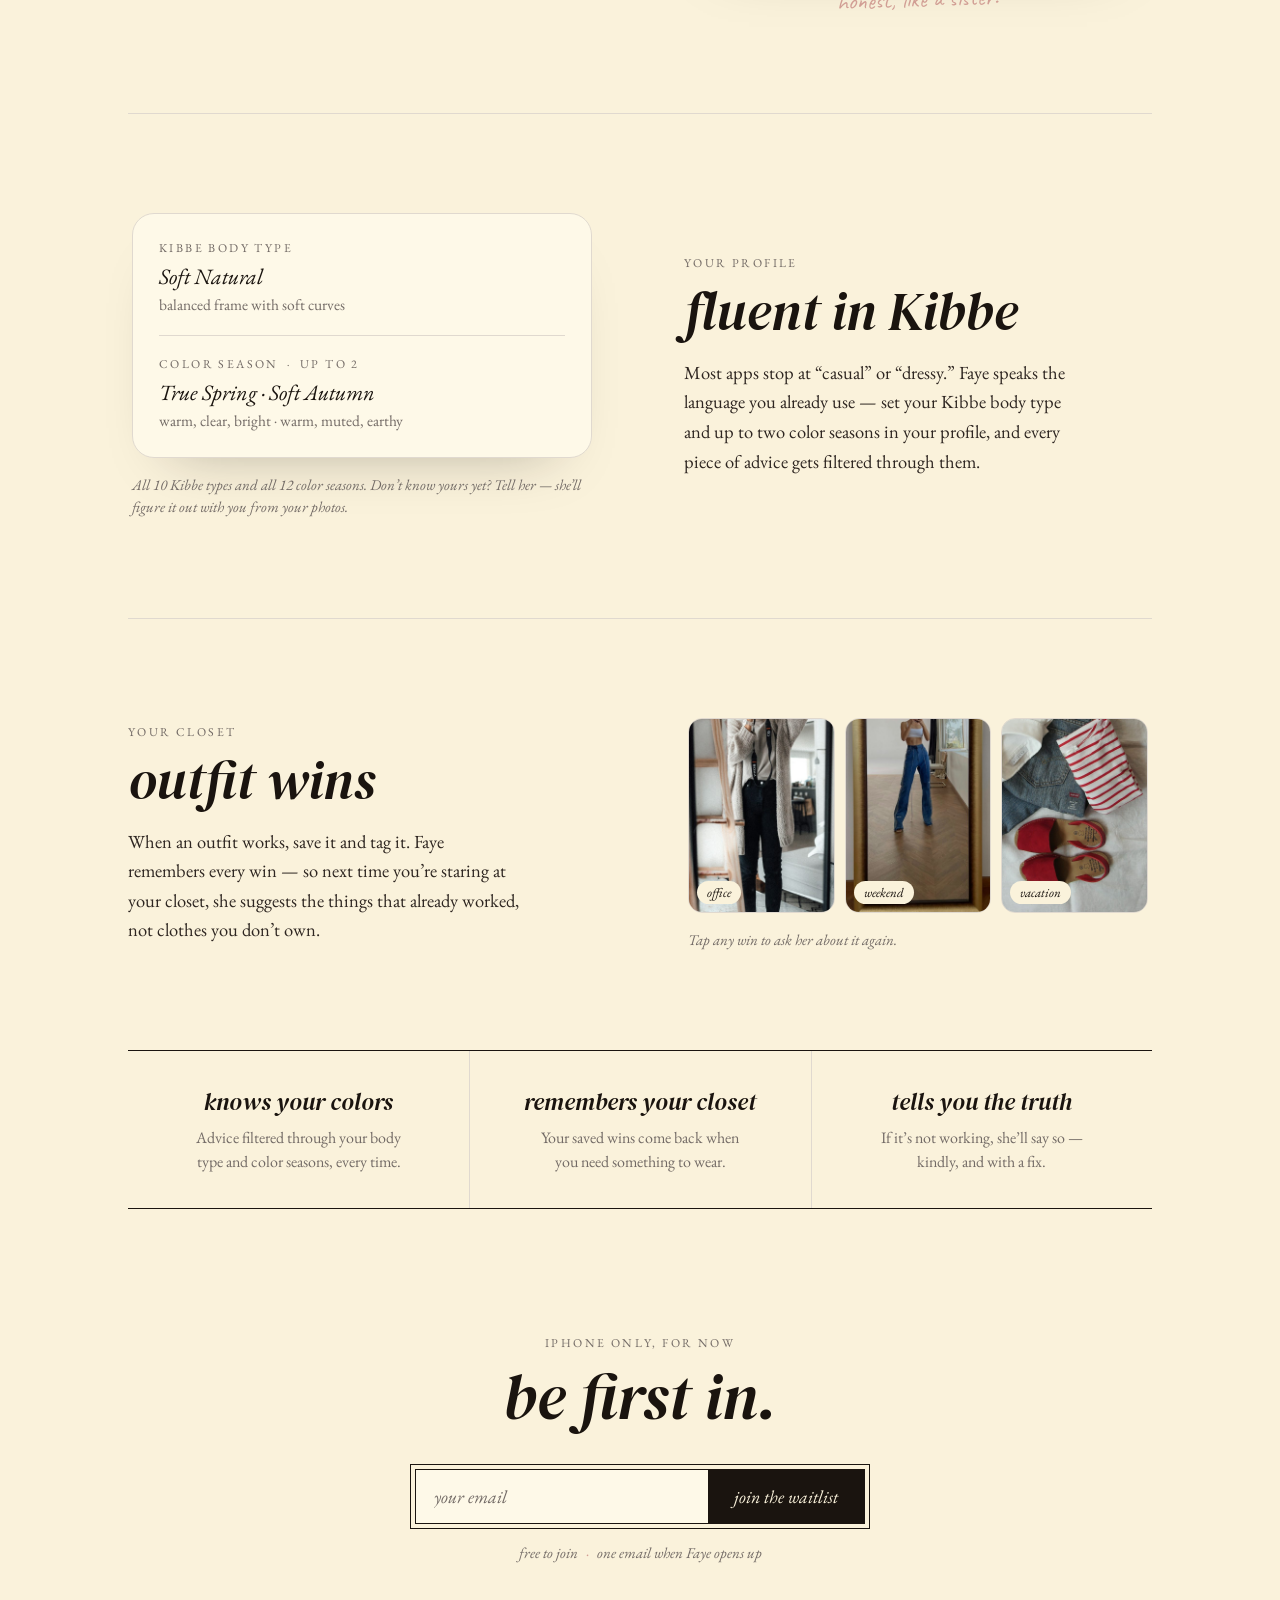
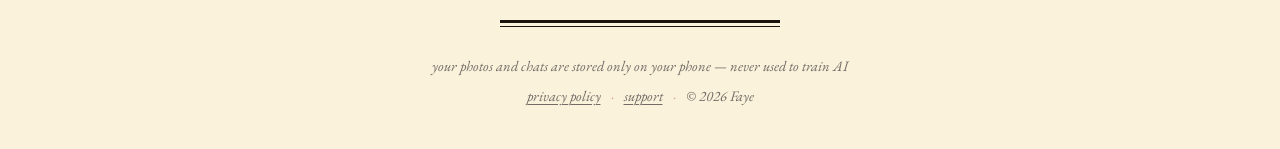
==== commit 722f0a57: "Swap the site photos for candid, faceless outfit shots The Pexels fitting-room set was one glossy, h" ====
--- a/index.html
+++ b/index.html
@@ -8,8 +8,11 @@
 <link rel="canonical" href="https://heyfaye.app/">
 <meta name="theme-color" content="#FAF2DB">
 
-<!-- Photos: Pexels (free license, no attribution required)
-     marigold.jpg / win-beanie.jpg / win-denim.jpg — pexels.com photos 36730408, 36730419, 36730424 -->
+<!-- Photos: Unsplash (free license, no attribution required), cropped so no faces show.
+     look-cami.jpg    unsplash.com/photos/N4xLwDbhAtc
+     win-cardigan.jpg unsplash.com/photos/ItYgeubMDzI
+     win-jeans.jpg    unsplash.com/photos/jdXMwdgcPJc
+     win-flatlay.jpg  unsplash.com/photos/Q-72wa9-7Dg -->
 
 <meta property="og:site_name" content="Faye">
 <meta property="og:title" content="Faye — your personal stylist, in your pocket">
@@ -325,7 +328,7 @@
     width: 100%;
     aspect-ratio: 4 / 5;
     object-fit: cover;
-    object-position: 62% 35%;
+    object-position: 50% 30%;
     border-radius: 14px;
     border-bottom-right-radius: 3px;
   }
@@ -489,10 +492,10 @@
       </div>
       <div class="visual">
         <div class="chat" aria-label="Example conversation with Faye">
-          <p class="msg you photo"><img src="marigold.jpg" alt="A woman in a fitting room holding a marigold top up to the mirror" loading="lazy"></p>
-          <p class="msg you">keep or return? be honest</p>
-          <p class="msg faye"><span class="who">Faye</span>keep. that marigold is pure True Spring — your face got brighter just holding it up. front-tuck it into the jeans from your last win and it&rsquo;s a whole outfit.</p>
-          <p class="msg you">this is why i keep you around</p>
+          <p class="msg you photo"><img src="look-cami.jpg" alt="Mirror photo of an outfit: black cami and wide-leg jeans" loading="lazy"></p>
+          <p class="msg you">dinner at 8. does this work? be honest</p>
+          <p class="msg faye"><span class="who">Faye</span>the jeans are a yes — that high rise and easy wide leg are exactly what a Soft Natural frame wants. the black cami is the weak spot: too harsh for True Spring this close to your face. swap in the cream one and add gold hoops.</p>
+          <p class="msg you">swapping now. this is why i keep you around</p>
         </div>
         <p class="script">honest, like a sister.</p>
       </div>
@@ -529,9 +532,9 @@
       </div>
       <div class="visual">
         <div class="wins-grid">
-          <figure class="win"><img src="win-denim.jpg" alt="Saved outfit: denim jacket mirror selfie" loading="lazy" style="object-position: 84% 40%"><figcaption class="tag">date night</figcaption></figure>
-          <figure class="win"><img src="win-beanie.jpg" alt="Saved outfit: beanie and jeans look" loading="lazy" style="object-position: 74% 38%"><figcaption class="tag">weekend</figcaption></figure>
-          <figure class="win"><img src="marigold.jpg" alt="Saved outfit: the marigold top" loading="lazy" style="object-position: 63% 32%"><figcaption class="tag">today</figcaption></figure>
+          <figure class="win"><img src="win-cardigan.jpg" alt="Saved outfit: oatmeal cardigan, grey tee and black jeans" loading="lazy"><figcaption class="tag">office</figcaption></figure>
+          <figure class="win"><img src="win-jeans.jpg" alt="Saved outfit: white crop top and high-rise jeans" loading="lazy"><figcaption class="tag">weekend</figcaption></figure>
+          <figure class="win"><img src="win-flatlay.jpg" alt="Saved outfit laid out: striped tee, jeans and red sandals" loading="lazy"><figcaption class="tag">vacation</figcaption></figure>
         </div>
         <p class="caption">Tap any win to ask her about it again.</p>
       </div>
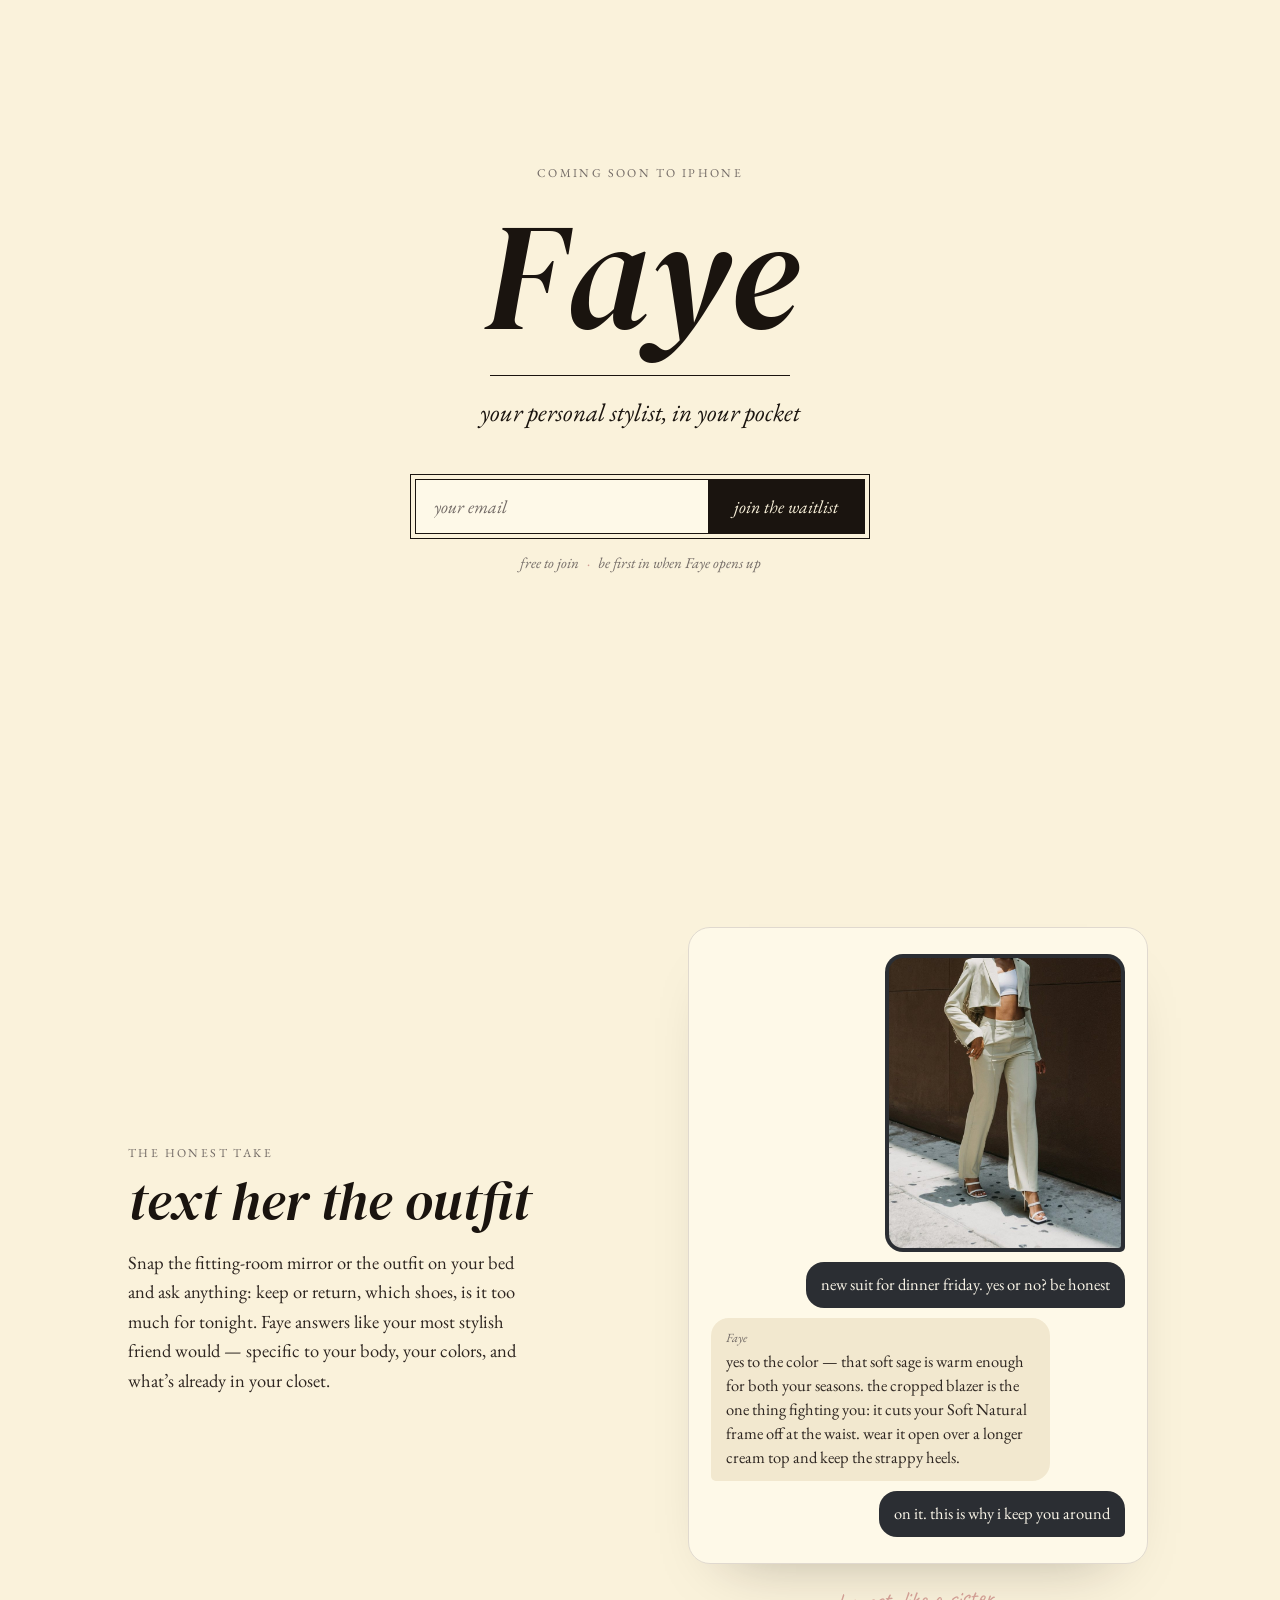
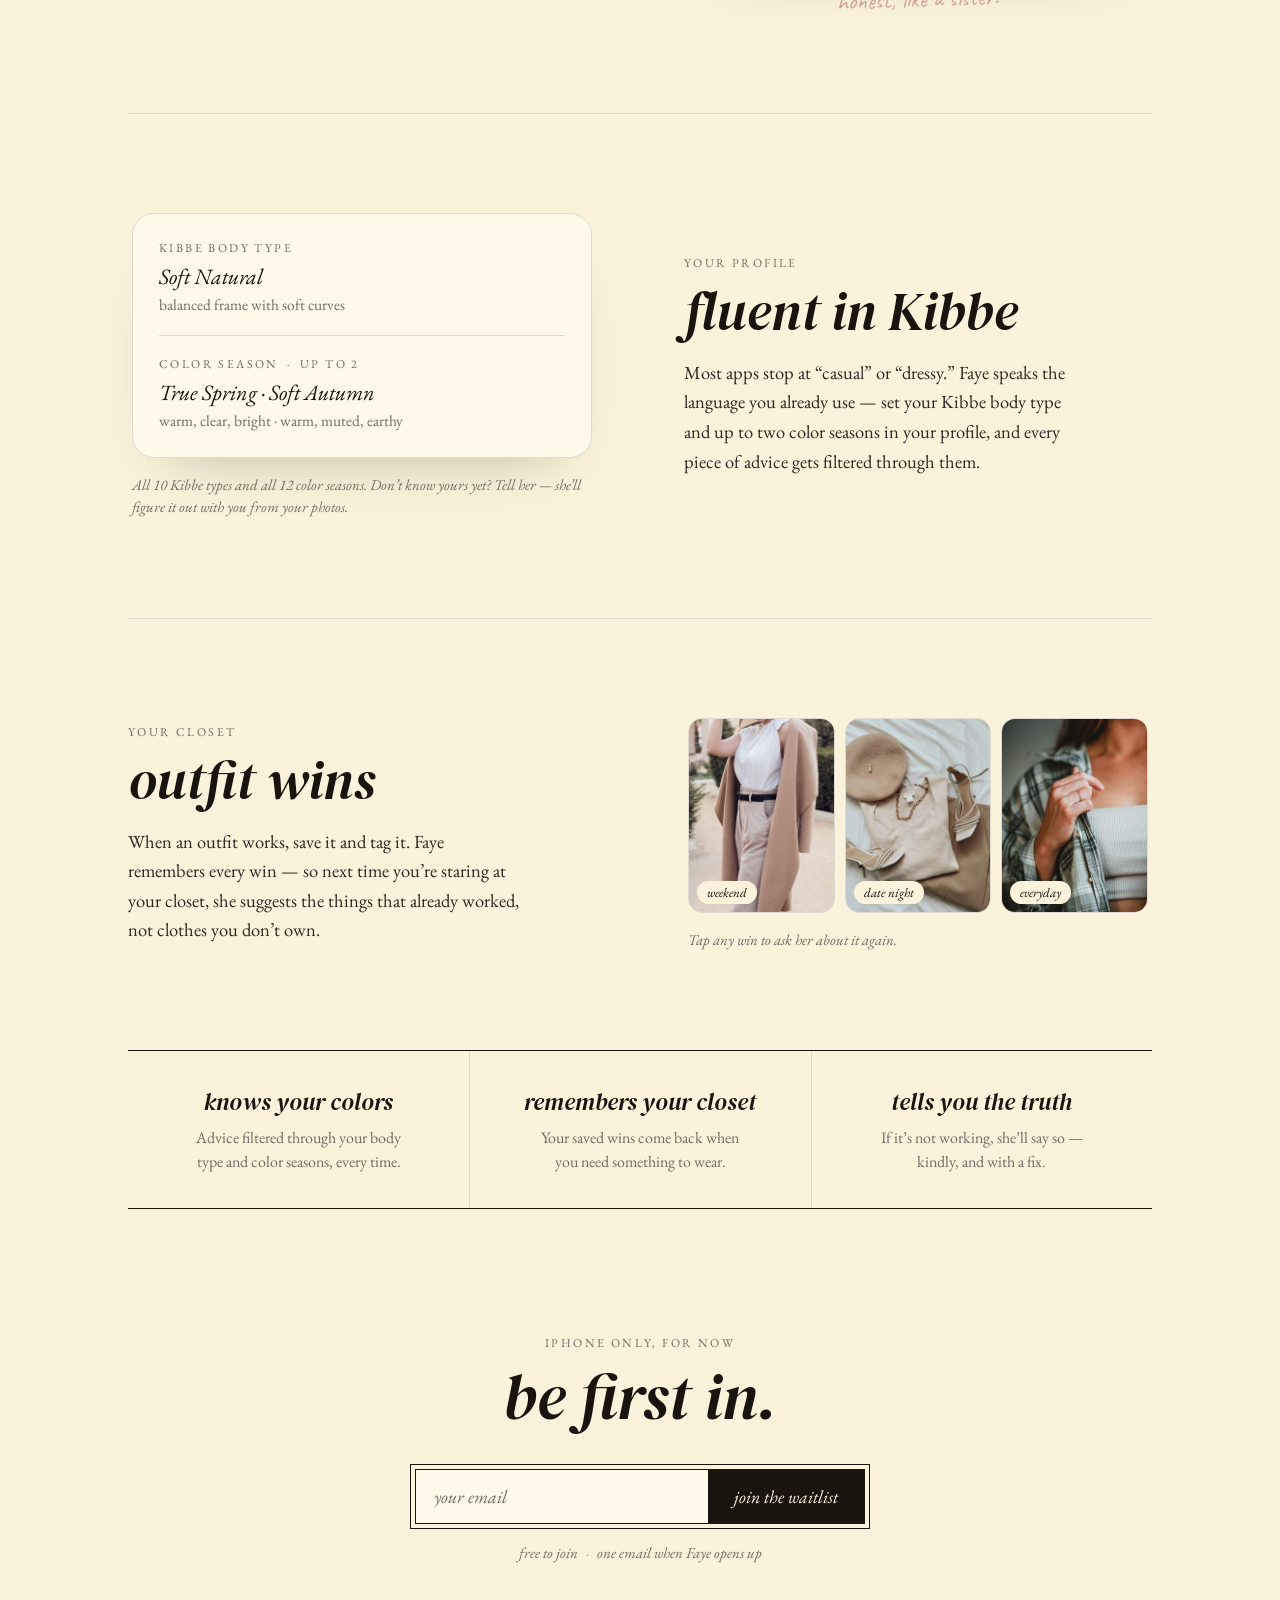
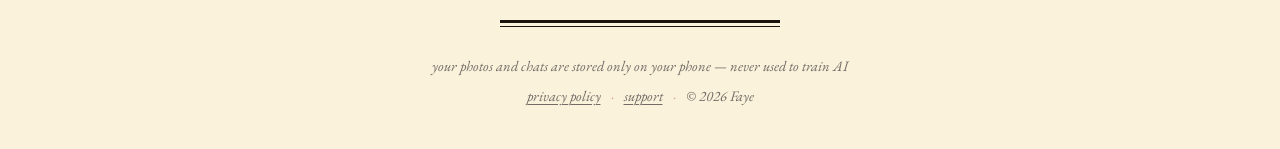
==== commit 5cb4295a: "Swap to a warmer, neutral photo set that matches the cream palette Co-Authored-By: Claude Opus 5.5 <" ====
--- a/index.html
+++ b/index.html
@@ -9,10 +9,10 @@
 <meta name="theme-color" content="#FAF2DB">
 
 <!-- Photos: Unsplash (free license, no attribution required), cropped so no faces show.
-     look-cami.jpg    unsplash.com/photos/N4xLwDbhAtc
-     win-cardigan.jpg unsplash.com/photos/ItYgeubMDzI
-     win-jeans.jpg    unsplash.com/photos/jdXMwdgcPJc
-     win-flatlay.jpg  unsplash.com/photos/Q-72wa9-7Dg -->
+     look-suit.jpg  unsplash.com/photos/4d71dbfe6a5b (photo-1627130697816)
+     win-coat.jpg   unsplash.com/photos/429c1b467548 (photo-1653875842174)
+     win-beret.jpg  unsplash.com/photos/3fad6a4a1846 (photo-1625899845678)
+     win-plaid.jpg  unsplash.com/photos/a3e6fb30fd41 (photo-1607568899989) -->
 
 <meta property="og:site_name" content="Faye">
 <meta property="og:title" content="Faye — your personal stylist, in your pocket">
@@ -492,10 +492,10 @@
       </div>
       <div class="visual">
         <div class="chat" aria-label="Example conversation with Faye">
-          <p class="msg you photo"><img src="look-cami.jpg" alt="Mirror photo of an outfit: black cami and wide-leg jeans" loading="lazy"></p>
-          <p class="msg you">dinner at 8. does this work? be honest</p>
-          <p class="msg faye"><span class="who">Faye</span>the jeans are a yes — that high rise and easy wide leg are exactly what a Soft Natural frame wants. the black cami is the weak spot: too harsh for True Spring this close to your face. swap in the cream one and add gold hoops.</p>
-          <p class="msg you">swapping now. this is why i keep you around</p>
+          <p class="msg you photo"><img src="look-suit.jpg" alt="Outfit photo: sage cropped blazer, matching wide-leg trousers and white strappy heels" loading="lazy"></p>
+          <p class="msg you">new suit for dinner friday. yes or no? be honest</p>
+          <p class="msg faye"><span class="who">Faye</span>yes to the color — that soft sage is warm enough for both your seasons. the cropped blazer is the one thing fighting you: it cuts your Soft Natural frame off at the waist. wear it open over a longer cream top and keep the strappy heels.</p>
+          <p class="msg you">on it. this is why i keep you around</p>
         </div>
         <p class="script">honest, like a sister.</p>
       </div>
@@ -532,9 +532,9 @@
       </div>
       <div class="visual">
         <div class="wins-grid">
-          <figure class="win"><img src="win-cardigan.jpg" alt="Saved outfit: oatmeal cardigan, grey tee and black jeans" loading="lazy"><figcaption class="tag">office</figcaption></figure>
-          <figure class="win"><img src="win-jeans.jpg" alt="Saved outfit: white crop top and high-rise jeans" loading="lazy"><figcaption class="tag">weekend</figcaption></figure>
-          <figure class="win"><img src="win-flatlay.jpg" alt="Saved outfit laid out: striped tee, jeans and red sandals" loading="lazy"><figcaption class="tag">vacation</figcaption></figure>
+          <figure class="win"><img src="win-coat.jpg" alt="Saved outfit: camel coat over a white top and belted trousers" loading="lazy"><figcaption class="tag">weekend</figcaption></figure>
+          <figure class="win"><img src="win-beret.jpg" alt="Saved outfit laid out: camel beret, cream knit, gold chain and strappy heels" loading="lazy"><figcaption class="tag">date night</figcaption></figure>
+          <figure class="win"><img src="win-plaid.jpg" alt="Saved outfit: plaid shirt open over a ribbed cream top" loading="lazy"><figcaption class="tag">everyday</figcaption></figure>
         </div>
         <p class="caption">Tap any win to ask her about it again.</p>
       </div>
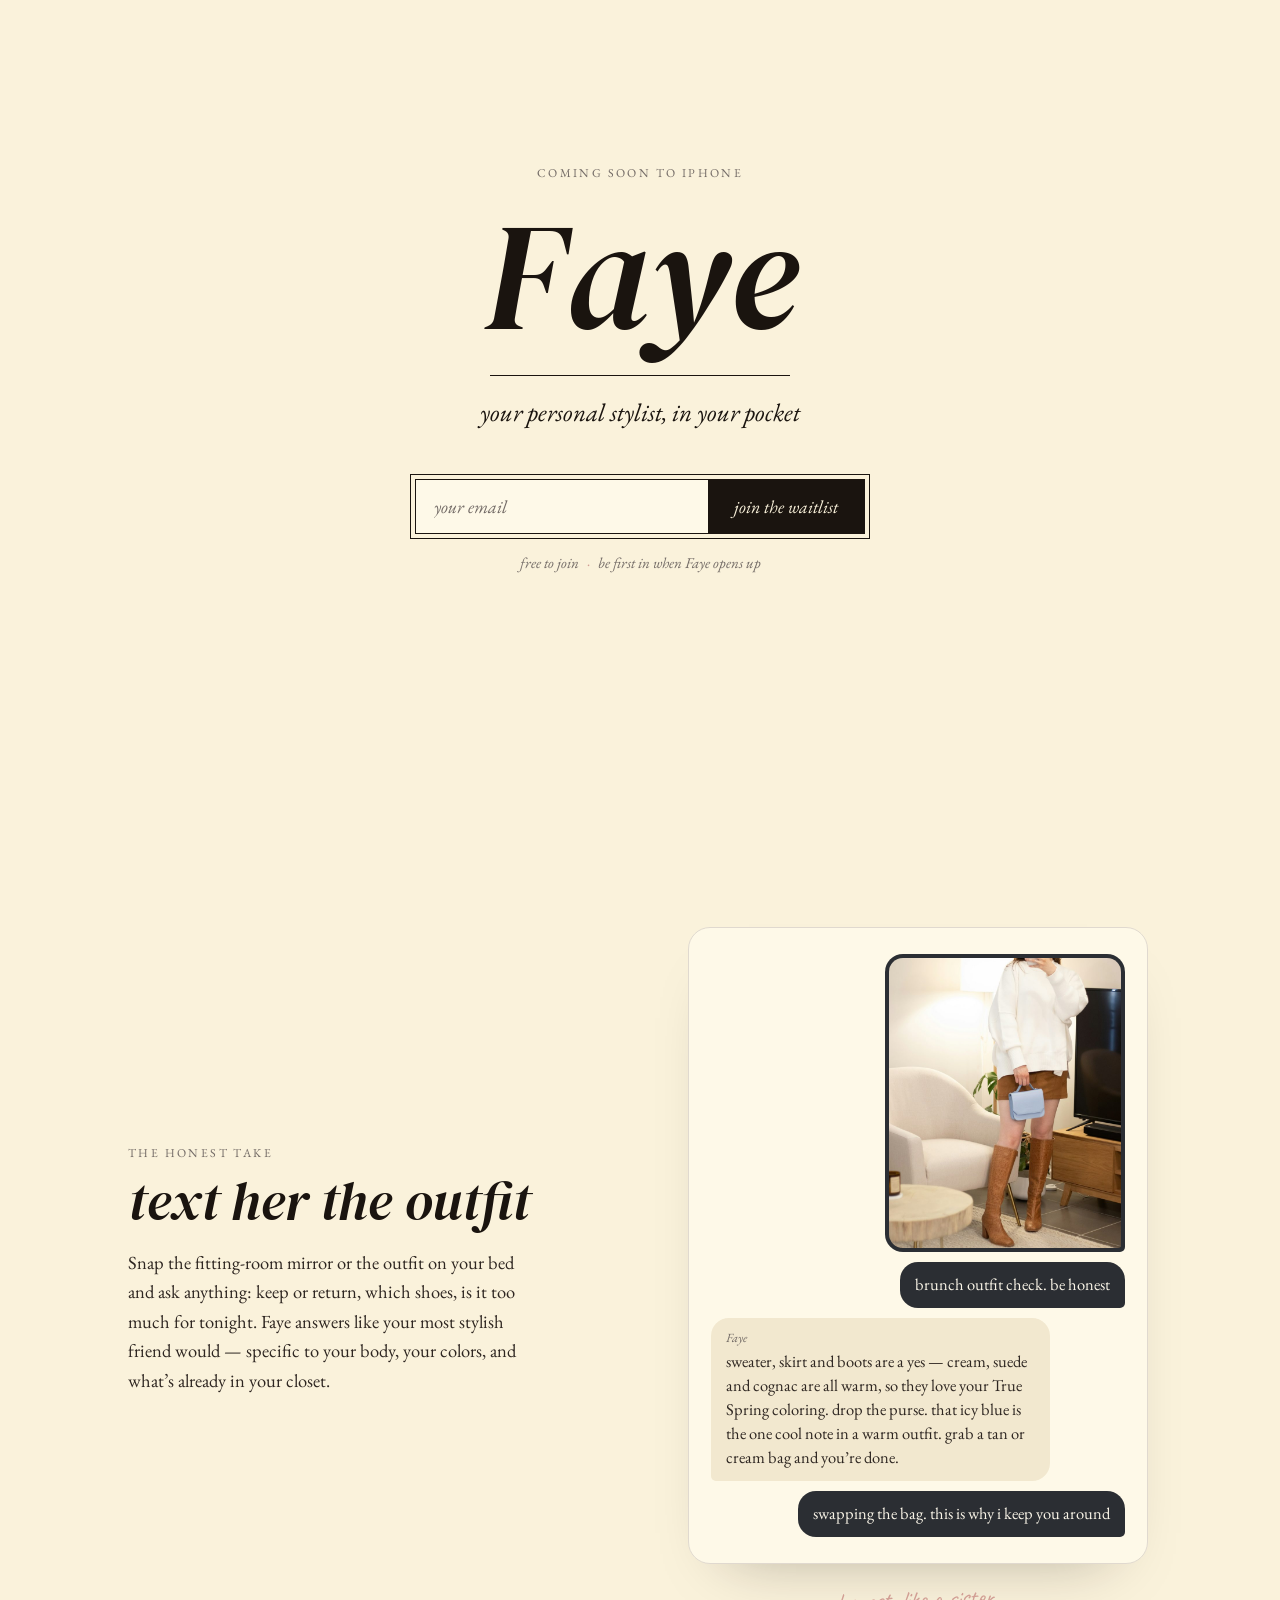
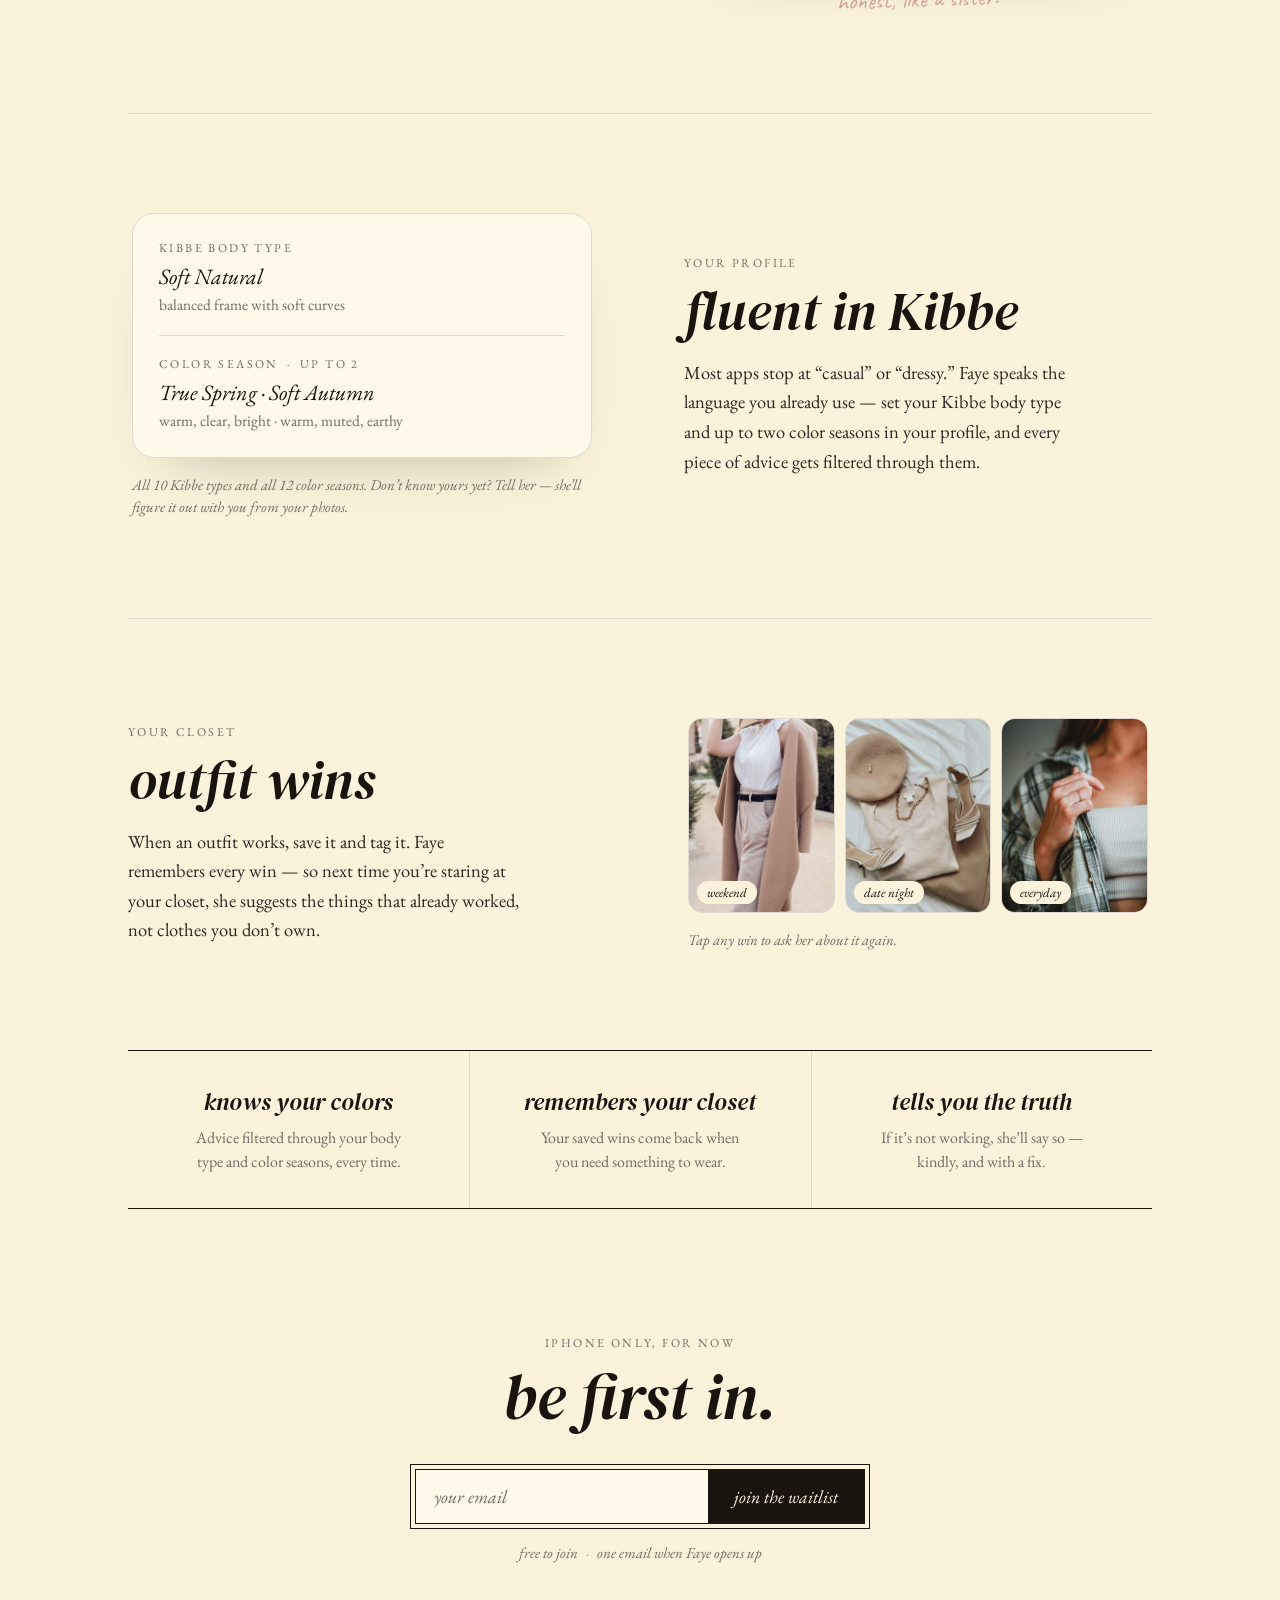
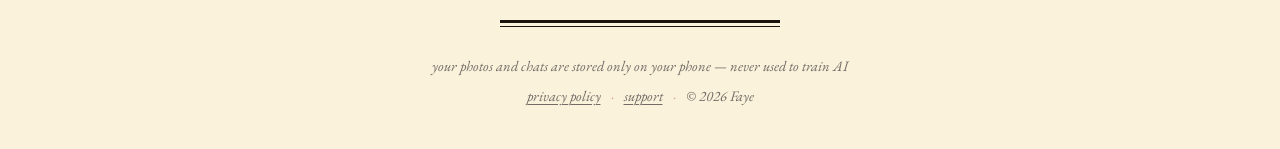
==== commit e31b2696: "Chat example: cream sweater and boots mirror selfie, Faye says drop the purse Co-Authored-By: Claude" ====
--- a/index.html
+++ b/index.html
@@ -9,7 +9,7 @@
 <meta name="theme-color" content="#FAF2DB">
 
 <!-- Photos: Unsplash (free license, no attribution required), cropped so no faces show.
-     look-suit.jpg  unsplash.com/photos/4d71dbfe6a5b (photo-1627130697816)
+     look-boots.jpg unsplash.com/photos/98206cfa8452 (photo-1632282004709)
      win-coat.jpg   unsplash.com/photos/429c1b467548 (photo-1653875842174)
      win-beret.jpg  unsplash.com/photos/3fad6a4a1846 (photo-1625899845678)
      win-plaid.jpg  unsplash.com/photos/a3e6fb30fd41 (photo-1607568899989) -->
@@ -492,10 +492,10 @@
       </div>
       <div class="visual">
         <div class="chat" aria-label="Example conversation with Faye">
-          <p class="msg you photo"><img src="look-suit.jpg" alt="Outfit photo: sage cropped blazer, matching wide-leg trousers and white strappy heels" loading="lazy"></p>
-          <p class="msg you">new suit for dinner friday. yes or no? be honest</p>
-          <p class="msg faye"><span class="who">Faye</span>yes to the color — that soft sage is warm enough for both your seasons. the cropped blazer is the one thing fighting you: it cuts your Soft Natural frame off at the waist. wear it open over a longer cream top and keep the strappy heels.</p>
-          <p class="msg you">on it. this is why i keep you around</p>
+          <p class="msg you photo"><img src="look-boots.jpg" alt="Mirror photo of an outfit: cream sweater, suede mini skirt, tall tan boots and a pale blue bag" loading="lazy"></p>
+          <p class="msg you">brunch outfit check. be honest</p>
+          <p class="msg faye"><span class="who">Faye</span>sweater, skirt and boots are a yes — cream, suede and cognac are all warm, so they love your True Spring coloring. drop the purse. that icy blue is the one cool note in a warm outfit. grab a tan or cream bag and you&rsquo;re done.</p>
+          <p class="msg you">swapping the bag. this is why i keep you around</p>
         </div>
         <p class="script">honest, like a sister.</p>
       </div>
